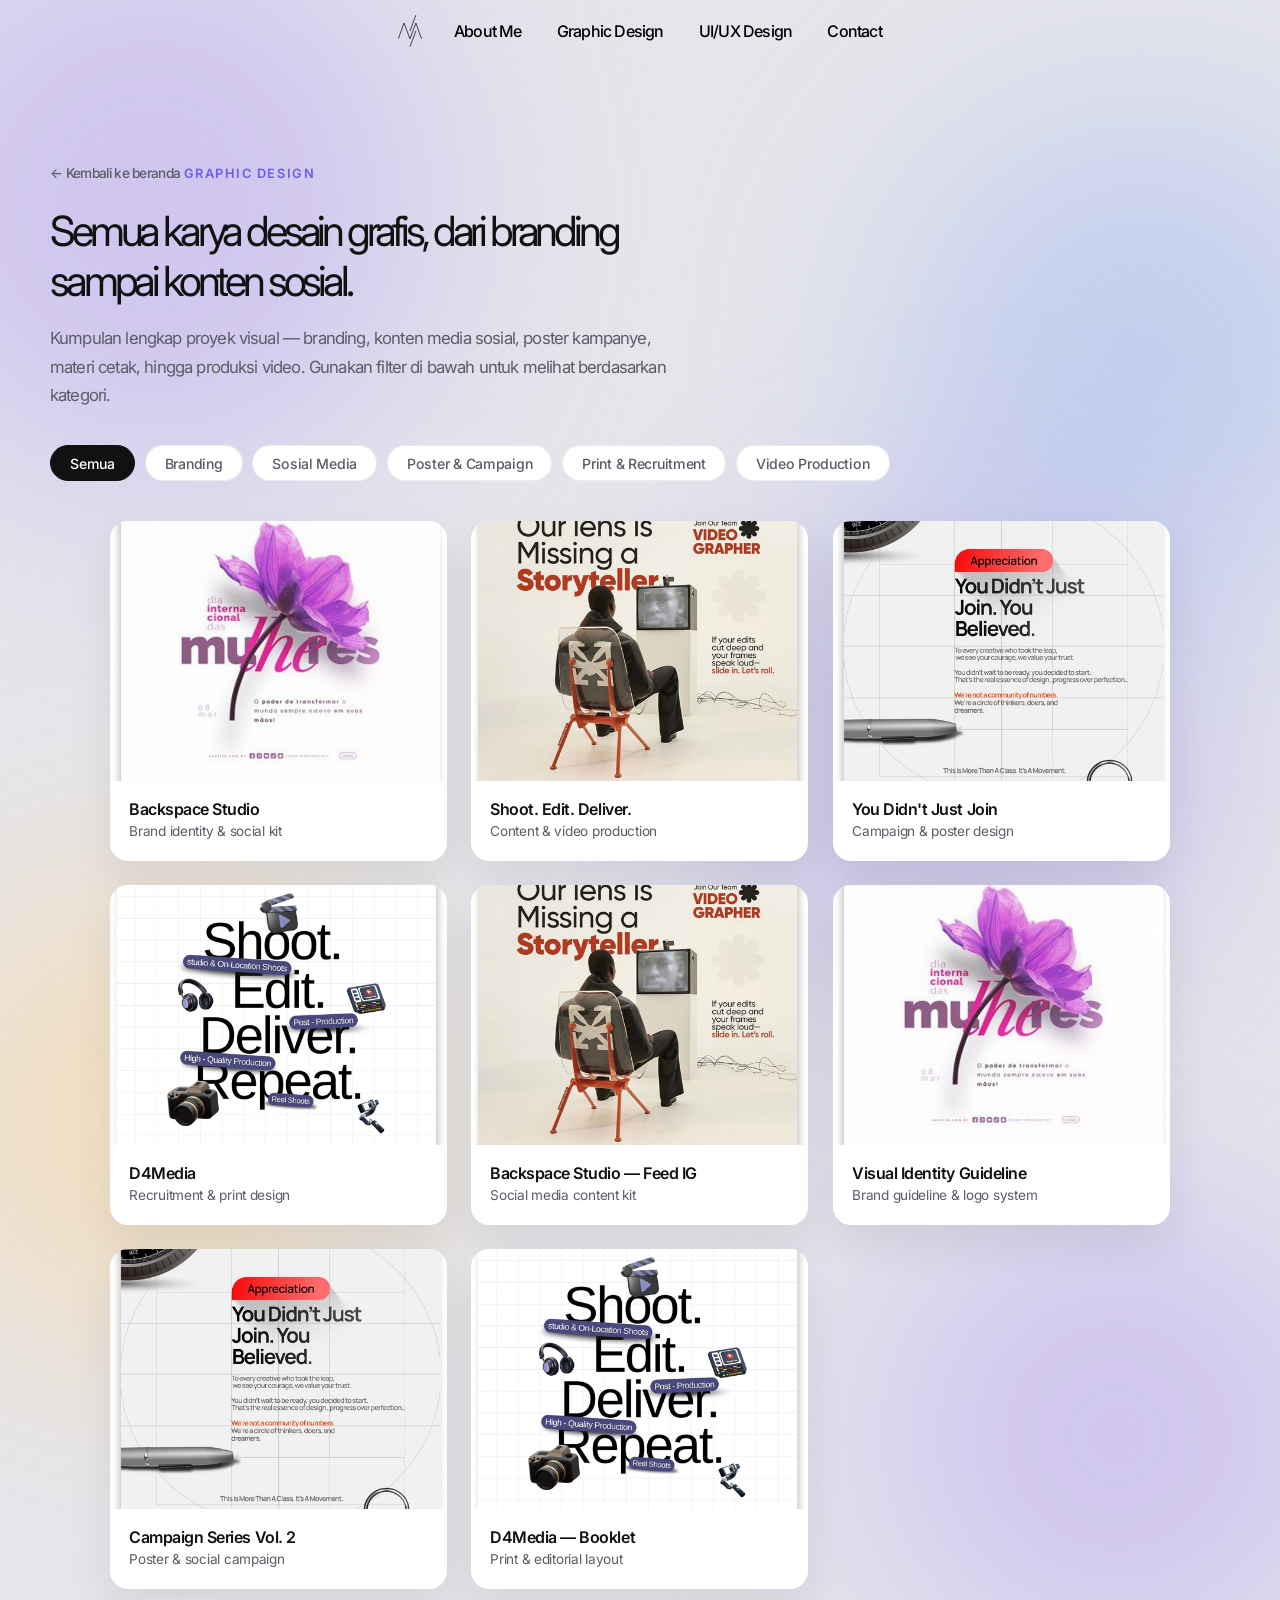
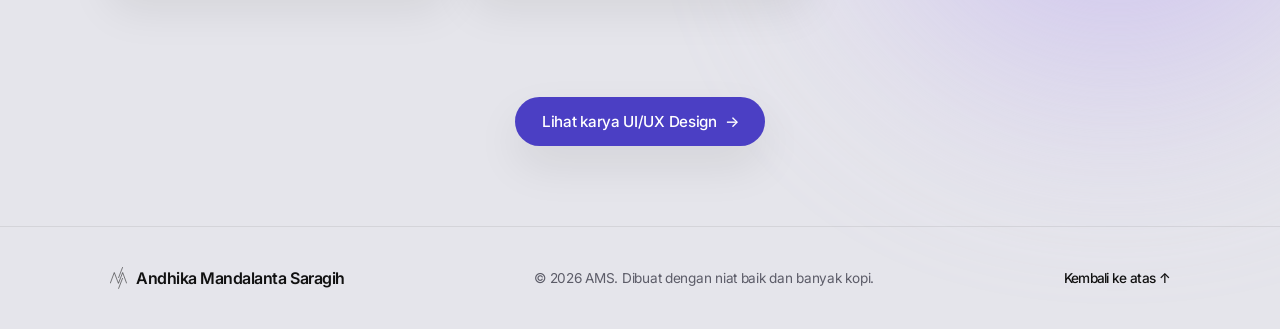
==== graphic-design.html @ 62e74617 "update portofolio" ====
<!doctype html>
<html lang="id">
  <head>
    <meta charset="UTF-8" />
    <meta name="viewport" content="width=device-width, initial-scale=1.0" />
    <title>Graphic Design — Portofolio Andhika</title>

    <link rel="icon" href="assets/logo.svg" type="image/svg+xml" />

    <link rel="stylesheet" href="style.css" />
    <link rel="preconnect" href="https://fonts.googleapis.com" />
    <link rel="preconnect" href="https://fonts.gstatic.com" crossorigin />
    <link
      href="https://fonts.googleapis.com/css2?family=Inter:wght@400;500;600;700;800&display=swap"
      rel="stylesheet"
    />
  </head>
  <body>
    <!-- Background blob sama seperti landing page, supaya konsisten -->
    <div class="site-bg-blobs" aria-hidden="true">
      <span class="blob blob-1"></span>
      <span class="blob blob-2"></span>
      <span class="blob blob-3"></span>
      <span class="blob blob-4"></span>
      <span class="blob blob-5"></span>
    </div>

    <!-- NAVBAR -->
    <header class="navbar gallery-navbar">
      <div class="logo">
        <a href="index.html"><img src="assets/logo.svg" alt="Logo M" /></a>
      </div>
      <nav class="nav-links">
        <a href="index.html#about">About Me</a>
        <a href="graphic-design.html">Graphic Design</a>
        <a href="uiux-design.html">UI/UX Design</a>
        <a href="index.html#contact">Contact</a>
      </nav>
      <button
        class="nav-toggle"
        id="navToggle"
        aria-label="Buka menu"
        aria-expanded="false"
      >
        <span></span><span></span><span></span>
      </button>
    </header>

    <div class="page-content">
      <!-- HEADER HALAMAN -->
      <section class="gallery-hero section-inner">
        <a href="index.html#graphic-design" class="back-link"
          >&larr; Kembali ke beranda</a
        >
        <span class="eyebrow">Graphic Design</span>
        <h1>Semua karya desain grafis, dari branding sampai konten sosial.</h1>
        <p class="body-text section-desc">
          Kumpulan lengkap proyek visual — branding, konten media sosial,
          poster kampanye, materi cetak, hingga produksi video. Gunakan filter
          di bawah untuk melihat berdasarkan kategori.
        </p>

        <div class="filter-bar" id="filterBar">
          <button class="filter-btn is-active" data-filter="all">
            Semua
          </button>
          <button class="filter-btn" data-filter="branding">Branding</button>
          <button class="filter-btn" data-filter="social">
            Sosial Media
          </button>
          <button class="filter-btn" data-filter="campaign">
            Poster &amp; Campaign
          </button>
          <button class="filter-btn" data-filter="print">
            Print &amp; Recruitment
          </button>
          <button class="filter-btn" data-filter="video">
            Video Production
          </button>
        </div>
      </section>

      <!-- GRID GALLERY -->
      <section class="section gallery-section">
        <div class="section-inner">
          <div class="gd-grid gd-grid-full" id="galleryGrid">
            <!-- NOTE: 4 gambar (kartu1-4.png) dipakai berulang sebagai placeholder
                 supaya grid terlihat penuh. Ganti src & judul di bawah dengan
                 karya asli Andhika satu per satu. -->

            <article class="gd-card gallery-card reveal" data-category="branding social">
              <img src="assets/kartu1.png" alt="Studi kasus Backspace Studio" />
              <div class="gd-caption">
                <h3>Backspace Studio</h3>
                <p>Brand identity &amp; social kit</p>
              </div>
            </article>

            <article
              class="gd-card gallery-card reveal reveal-delay-1"
              data-category="video"
            >
              <img src="assets/kartu2.png" alt="Konten video produksi" />
              <div class="gd-caption">
                <h3>Shoot. Edit. Deliver.</h3>
                <p>Content &amp; video production</p>
              </div>
            </article>

            <article
              class="gd-card gallery-card reveal reveal-delay-2"
              data-category="campaign"
            >
              <img src="assets/kartu3.png" alt="Kampanye komunitas kreatif" />
              <div class="gd-caption">
                <h3>You Didn't Just Join</h3>
                <p>Campaign &amp; poster design</p>
              </div>
            </article>

            <article
              class="gd-card gallery-card reveal reveal-delay-3"
              data-category="print"
            >
              <img src="assets/kartu4.png" alt="Materi rekrutmen D4Media" />
              <div class="gd-caption">
                <h3>D4Media</h3>
                <p>Recruitment &amp; print design</p>
              </div>
            </article>

            <article class="gd-card gallery-card reveal" data-category="social">
              <img src="assets/kartu2.png" alt="Konten feed Instagram Backspace Studio" />
              <div class="gd-caption">
                <h3>Backspace Studio — Feed IG</h3>
                <p>Social media content kit</p>
              </div>
            </article>

            <article
              class="gd-card gallery-card reveal reveal-delay-1"
              data-category="branding"
            >
              <img src="assets/kartu1.png" alt="Panduan identitas visual" />
              <div class="gd-caption">
                <h3>Visual Identity Guideline</h3>
                <p>Brand guideline &amp; logo system</p>
              </div>
            </article>

            <article
              class="gd-card gallery-card reveal reveal-delay-2"
              data-category="campaign"
            >
              <img src="assets/kartu3.png" alt="Seri poster kampanye lanjutan" />
              <div class="gd-caption">
                <h3>Campaign Series Vol. 2</h3>
                <p>Poster &amp; social campaign</p>
              </div>
            </article>

            <article
              class="gd-card gallery-card reveal reveal-delay-3"
              data-category="print"
            >
              <img src="assets/kartu4.png" alt="Booklet dan materi cetak" />
              <div class="gd-caption">
                <h3>D4Media — Booklet</h3>
                <p>Print &amp; editorial layout</p>
              </div>
            </article>
          </div>

          <p class="gallery-empty" id="galleryEmpty">
            Belum ada karya untuk kategori ini.
          </p>
        </div>
      </section>

      <!-- CTA balik ke halaman UI/UX -->
      <section class="section gallery-footer-nav">
        <div class="section-inner">
          <div class="section-cta-row">
            <a href="uiux-design.html" class="btn-view-all"
              >Lihat karya UI/UX Design <span class="arrow">&rarr;</span></a
            >
          </div>
        </div>
      </section>

      <footer class="site-footer reveal">
        <div class="section-inner footer-inner">
          <div class="logo footer-logo">
            <img src="assets/logo.svg" alt="Logo M" />
            <span>Andhika Mandalanta Saragih</span>
          </div>
          <p>&copy; 2026 AMS. Dibuat dengan niat baik dan banyak kopi.</p>
          <a href="#" class="back-to-top">Kembali ke atas &uarr;</a>
        </div>
      </footer>
    </div>

    <script>
      // Toggle menu mobile
      const navToggle = document.getElementById("navToggle");
      const navLinks = document.querySelector(".nav-links");
      if (navToggle && navLinks) {
        navToggle.addEventListener("click", () => {
          const isOpen = navLinks.classList.toggle("is-open");
          navToggle.classList.toggle("is-open", isOpen);
          navToggle.setAttribute("aria-expanded", isOpen ? "true" : "false");
        });
        navLinks.querySelectorAll("a").forEach((link) => {
          link.addEventListener("click", () => {
            navLinks.classList.remove("is-open");
            navToggle.classList.remove("is-open");
            navToggle.setAttribute("aria-expanded", "false");
          });
        });
      }

      // Reveal animation saat scroll
      const prefersReducedMotion = window.matchMedia(
        "(prefers-reduced-motion: reduce)",
      ).matches;
      const revealEls = document.querySelectorAll(
        ".reveal, .reveal-left, .reveal-right, .reveal-scale",
      );
      if (!prefersReducedMotion && "IntersectionObserver" in window) {
        const observer = new IntersectionObserver(
          (entries) => {
            entries.forEach((entry) => {
              entry.target.classList.toggle("is-visible", entry.isIntersecting);
            });
          },
          { threshold: 0.1 },
        );
        revealEls.forEach((el) => observer.observe(el));
      } else {
        revealEls.forEach((el) => el.classList.add("is-visible"));
      }

      // Filter kategori
      const filterBar = document.getElementById("filterBar");
      const galleryCards = document.querySelectorAll(".gallery-card");
      const galleryEmpty = document.getElementById("galleryEmpty");

      if (filterBar) {
        filterBar.addEventListener("click", (e) => {
          const btn = e.target.closest(".filter-btn");
          if (!btn) return;

          filterBar
            .querySelectorAll(".filter-btn")
            .forEach((b) => b.classList.remove("is-active"));
          btn.classList.add("is-active");

          const filter = btn.dataset.filter;
          let visibleCount = 0;

          galleryCards.forEach((card) => {
            const categories = card.dataset.category || "";
            const match = filter === "all" || categories.includes(filter);
            card.classList.toggle("is-hidden", !match);
            if (match) visibleCount++;
          });

          galleryEmpty.classList.toggle("is-active", visibleCount === 0);
        });
      }
    </script>
  </body>
</html>
---- style.css ----
/* --- Reset & Base Styles --- */
* {
  margin: 0;
  padding: 0;
  box-sizing: border-box;
  font-family: "Inter", sans-serif;
  letter-spacing: -0.05em; /* Disesuaikan agar porsinya tidak terlalu rapat merusak keterbacaan global */
}

html {
  scroll-behavior: smooth;
}

body {
  background-color: #e5e5eb;
  min-height: 100vh;
  overflow-x: hidden;
  position: relative;
}

/* ==========================================================================
   LAYER BLOB GRADASI (background hidup, mengalir dari navbar sampai footer)
   Fixed di belakang seluruh halaman, warnanya dari palet yang sudah ada:
   ungu #cabdf0, biru #b9c8ef, oren #f5ddb8, aksen #6c5ce7.
   ========================================================================== */
.site-bg-blobs {
  position: absolute; /* dulu 'fixed' (nempel ke viewport) -> 'absolute' (ikut tinggi seluruh dokumen) */
  inset: 0;
  z-index: 0;
  overflow: hidden;
  pointer-events: none;
}

.blob {
  position: absolute;
  border-radius: 50%;
  filter: blur(110px);
  opacity: 0.8;
}

.blob-1 {
  width: 560px;
  height: 560px;
  top: -4%;
  left: -10%;
  background: #cabdf0;
}
.blob-2 {
  width: 480px;
  height: 480px;
  top: 6%;
  right: -8%;
  background: #b9c8ef;
}
.blob-3 {
  width: 520px;
  height: 520px;
  top: 26%;
  left: 55%;
  background: #6c5ce7;
  opacity: 0.22;
}
.blob-4 {
  width: 500px;
  height: 500px;
  top: 45%;
  left: -8%;
  background: #f5ddb8;
}
.blob-5 {
  width: 480px;
  height: 480px;
  top: 62%;
  right: -6%;
  background: #cabdf0;
}
.blob-6 {
  width: 520px;
  height: 520px;
  top: 80%;
  left: 30%;
  background: #b9c8ef;
}
.blob-7 {
  width: 460px;
  height: 460px;
  top: 95%;
  right: -8%;
  background: #f5ddb8;
}

/* --- Hero Wrap (membungkus navbar + hero-stage, jadi anchor bg-tekstur.png) --- */
.hero-wrap {
  position: relative;
  padding-bottom: 70px; /* Bikin bg-tekstur.png memanjang sampai sebelum section About dimulai */
}

/* --- Hero Stage (panggung untuk layer 2-4) --- */
.hero-stage {
  position: relative;
  /* Gradasi lama dihapus supaya tidak "menembus" kartu berserakan yang transparan */
}

/* --- Navbar --- */
.navbar {
  display: flex;
  justify-content: center;
  align-items: center;
  padding: 15px 60px;
  position: relative;
  width: 100%;
  z-index: 100; /* Lapisan navigasi terdepan */
}

.logo img {
  height: 2em; /* Menggunakan em proporsional, jika 2.8em terlalu raksasa */
  width: auto;
  display: block;

  filter: invert(1) brightness(0.2);
}

/* --- Penyesuaian Menu Navigasi (Teks Menyala Putih + Garis Bawah) --- */
.nav-links a {
  text-decoration: none;
  color: #000; /* Kondisi awal biasa: warna hitam minimalis */
  margin-left: 2rem;
  font-weight: 500;
  position: relative; /* Menjadi jangkar posisi untuk garis bawah */
  display: inline-block;
  padding: 4px 0; /* Memberi sedikit ruang vertikal untuk jarak garis bawah */

  /* Transisi halus saat teks berubah warna dan menyala */
  transition:
    color 0.3s ease,
    text-shadow 0.3s ease,
    transform 0.2s ease;
}

/* Membuat Elemen Garis Bawah (Tersembunyi secara default) */
.nav-links a::after {
  content: "";
  position: absolute;
  width: 100%;
  height: 2px; /* Ketebalan garis bawah */
  bottom: 0; /* Menempel di batas bawah teks */
  left: 0;
  background-color: #fff; /* Warna garis bawah putih */

  /* Kondisi awal garis bawah: menciut di tengah dan transparan */
  transform: scaleX(0);
  transform-origin: center;
  opacity: 0;

  /* Efek transisi halus saat garis memanjang keluar */
  transition:
    transform 0.3s ease,
    opacity 0.3s ease;
}

/* --- EFEK HOVER: NYALA PUTIH & GARIS BAWAH MUNCUL --- */
.nav-links a:hover {
  color: #fff; /* Teks berubah menjadi warna putih bersih */

  /* Efek Pendaran Cahaya Putih (Text Glow) agar teks putihnya menyala terang */
  text-shadow:
    0 0 8px rgba(255, 255, 255, 0.9),
    0 0 15px rgba(255, 255, 255, 0.6),
    0 0 25px rgba(108, 92, 231, 0.3); /* Sentuhan pendaran ungu tipis di layer paling belakang */

  transform: translateY(-1px); /* Sedikit naik tipis agar terasa interaktif */
}

/* Garis bawah otomatis memanjang dari tengah dan menyala saat di-hover */
.nav-links a:hover::after {
  transform: scaleX(1); /* Melebar penuh 100% mengikuti lebar teks */
  opacity: 1;

  /* Memberikan efek glow yang sama pada garis bawahnya */
  box-shadow: 0 0 8px rgba(255, 255, 255, 0.9);
}

/* --- LAYER 2: Bingkai Kaca (Glass) di atas gradasi hero-stage --- */
.hero-container {
  position: relative; /* Jadi positioning context untuk semua layer di dalamnya */
  /* Ganti height ke 80vh agar tidak terlalu memanjang ke bawah di layar vertikal */
  height: 90vh;
  min-height: 500px;
  margin: 0 60px 40px 60px; /* Jarak tetap aman */
  border-radius: 2em; /* Border radius rata di keempat sisi */
  z-index: 2; /*[cite: 2] */
  overflow: hidden; /*[cite: 2] */
  isolation: isolate; /* Membentuk stacking context sendiri agar z-index layer internal tidak bentrok dengan foreground-content */

  /* Efek kaca buram: membiaskan gradasi warna dari .hero-stage di belakangnya */
  background: rgba(255, 255, 255, 0.16);
  backdrop-filter: blur(34px) saturate(160%);
  -webkit-backdrop-filter: blur(34px) saturate(160%);
  border: 1px solid rgba(255, 255, 255, 0.35);

  box-shadow:
    0 4px 10px rgba(0, 0, 0, 0.2),
    0 15px 30px rgba(0, 0, 0, 0.2),
    0 30px 60px rgba(0, 0, 0, 0.2); /*[cite: 2] */
}

/* --- LAYER 1: Texture paling belakang, mengisi seluruh panggung hero-stage --- */
.hero-bg-texture {
  position: absolute;
  inset: 0;
  z-index: 0;
  pointer-events: none;
}

.hero-bg-texture img {
  width: 100%;
  height: 92%;
  object-fit: cover;
  display: block;

  /* Efek fade-out: makin ke bawah makin transparan/hilang */
  -webkit-mask-image: linear-gradient(
    to bottom,
    rgba(0, 0, 0, 1) 0%,
    rgba(0, 0, 0, 1) 55%,
    rgba(0, 0, 0, 0) 100%
  );
  mask-image: linear-gradient(
    to bottom,
    rgba(0, 0, 0, 1) 0%,
    rgba(0, 0, 0, 1) 55%,
    rgba(0, 0, 0, 0) 100%
  );
}

/* --- LAYER 1b: Kartu berserakan (hiasan) di BELAKANG bingkai kaca, di level hero-stage
     supaya bisa bocor ke pinggir (tidak di-clip oleh overflow:hidden milik hero-container) --- */
.hero-scatter-cards {
  position: absolute;
  inset: 0;
  z-index: 1; /* di bawah .hero-container (z-index: 2) */
  opacity: 0.5;
  filter: blur(1px);
  pointer-events: none;
}

.scatter-card {
  position: absolute;
  width: 260px;
  border-radius: 12px;
  display: block;
  box-shadow: 0 10px 30px rgba(0, 0, 0, 0.12);
}

/* Diposisikan pas di sudut/pinggir hero-stage, sengaja bleed keluar sampai
   nempel/melewati tepi layar seperti pada desain awal */
.scatter-1 {
  top: -40px;
  left: -90px;
  transform: scaleX(-1) rotate(-14deg);
}
.scatter-2 {
  top: -30px;
  right: -100px;
  transform: scaleX(-1) rotate(16deg);
}
.scatter-3 {
  bottom: 20px;
  left: -80px;
  transform: scaleX(-1) rotate(10deg);
}
.scatter-4 {
  bottom: 10px;
  right: -90px;
  transform: scaleX(-1) rotate(-12deg);
}

/* --- LAYER 2a: hero-bg.jpg, full cover mengisi seluruh hero-container --- */
.hero-bg-square {
  position: absolute;
  inset: 0;
  width: 100%;
  height: 100%;
  z-index: 0;
  opacity: 0.5; /* di dalam stacking context hero-container: paling belakang */
}

.hero-bg-square img {
  width: 100%;
  height: 100%;
  object-fit: cover;
  display: block;
}

/* --- LAYER 2b: Kontainer Karakter Utama --- */
.character-wrapper {
  position: absolute;
  bottom: 0px; /* Menempel pas di batas bawah hero-container */
  left: 50%;
  transform: translateX(-50%);
  width: 100%;
  height: 100%; /* Mengikuti tinggi hero-container (parent-nya sekarang) */
  z-index: 3;
  pointer-events: none;
}

/* Pengaturan Gambar Ilustrasi Karakter Utama */
.main-char {
  position: absolute;
  bottom: 0; /* Mengunci kaki karakter di batas bawah yang sama */
  left: 50%;
  transform: translateX(-50%);
  max-height: 95%; /* Dibuat sedikit lebih kecil atau sama agar proporsinya pas di dalam bingkai */
  width: auto; /*[cite: 4] */
  object-fit: contain; /*[cite: 4] */
  display: block; /*[cite: 4] */
  z-index: 1; /* Berada di atas gradasi & dekorasi hero-container */
}

/* --- LAYER 2e: Gradasi oren-ungu, paling atas di dalam hero-container --- */
.hero-gradient-overlay {
  position: absolute;
  inset: 0;
  z-index: 4;
  pointer-events: none;
}

.hero-gradient-overlay img {
  width: 100%;
  height: 100%;
  object-fit: cover;
  display: block;
}

/* --- LAYER 4: Hamparan Konten Depan (Melayang Bebas di Atas Karakter) --- */
.foreground-content {
  position: absolute;
  top: 0px; /* Dimulai di bawah area navbar */
  left: 0;
  width: 100%;
  height: 90vh; /* Disamakan persis dengan tinggi .hero-container agar kartu tidak meluber ke section berikutnya */
  min-height: 500px;
  z-index: 4; /* Berada di atas layer karakter (z-index: 3) secara mutlak */
  pointer-events: none; /* Melewatkan sensor kursor pada area kosong pembungkus */
}

/* Mengaktifkan kembali fungsi sensor mouse khusus untuk area kartu dan teks tulisan */
.cards-wrapper,
.intro-wrapper {
  pointer-events: auto;
}

/* --- SISI KIRI: Tumpukan Kartu Karya --- */
.cards-wrapper {
  position: absolute;
  left: 260px; /* Jarak melayang bebas di sisi kiri */
  top: 50%; /* Disamakan dengan intro-wrapper agar garis tengahnya sejajar */
  transform: translateY(-50%);
  width: 210px;
  height: 450px;
}

.card {
  position: absolute;
  width: 210px;
  border-radius: 12px;
  overflow: hidden;
  box-shadow: 0 10px 30px rgba(0, 0, 0, 0.15);
  cursor: pointer;
  transition:
    transform 0.4s cubic-bezier(0.25, 1, 0.5, 1),
    z-index 0s,
    box-shadow 0.4s;
}

.card img {
  width: 100%;
  height: auto;
  display: block;
}

/* Kita renggangkan jarak top agar kartu menyebar lebih proporsional ke atas dan bawah */
.card-1 {
  transform: rotate(-10deg);
  top: -58px;
  left: -9px;
  z-index: 4;
}
.card-2 {
  transform: rotate(6deg);
  top: 16px;
  left: 62px;
  z-index: 3;
}
.card-3 {
  transform: rotate(-5deg);
  top: 152px;
  left: -35px;
  z-index: 2;
}
.card-4 {
  transform: rotate(12deg);
  top: 263px;
  left: 39px;
  z-index: 1;
}

/* LOGIKA HOVER: Meluruskan posisi, menaikkan layer, membesarkan ukuran + BAYANGAN REALISTIS */
.card:hover {
  transform: rotate(0deg) scale(1.08);
  z-index: 99 !important; /* Memaksa kartu naik ke paling atas */

  /* 
       EFEK BAYANGAN REALISTIS (Multiple Layers Box-Shadow):
       - Layer 1 (Paling atas): Bayangan tipis, agak tajam dekat objek sebagai pembatas.
       - Layer 2 (Tengah): Bayangan medium yang mulai menyebar ke bawah.
       - Layer 3 (Paling bawah): Bayangan sangat lembut, transparan, dan menyebar luas untuk memberikan efek melayang tinggi.
    */
  box-shadow:
    0 4px 10px rgba(0, 0, 0, 0.08),
    0 20px 40px rgba(0, 0, 0, 0.4),
    0 30px 60px rgba(0, 0, 0, 0.18);
}

/* --- SISI KANAN: Teks Intro & CTA --- */
.intro-wrapper {
  position: absolute;
  right: 100px; /* Jarak melayang bebas di sisi kanan */
  top: 50%; /* Disamakan dengan cards-wrapper agar garis tengahnya sejajar */
  transform: translateY(-50%);
  width: 30%;
}

.intro-wrapper h1 {
  font-size: 2.6rem;
  font-weight: 400;
  line-height: 1.25;
  color: #111;
  margin-bottom: 1.5rem;
  letter-spacing: -0.1em; /* Mengunci letter spacing -10% sesuai desain Figma */
}

/* --- ANIMASI STABILO BERSAMAAN DAN LEBIH LAMBAT --- */

.highlight {
  padding: 0 6px;
  border-radius: 4px;
  display: inline-block;

  /* Menggunakan linear-gradient sebagai background cair yang bisa dimanipulasi */
  background-repeat: no-repeat;
  background-size: 0% 100%; /* Kondisi awal: 0% tersembunyi di kiri */
  background-position: left center; /* Memastikan sapuan awal dimulai dari KIRI ke KANAN */

  /* Menghubungkan ke satu nama animasi yang sama agar gerakannya sinkron bersisian */
  animation-name: highlight-together-flow;
  animation-duration: 4s;
  animation-iteration-count: infinite;
  animation-timing-function: cubic-bezier(0.25, 1, 0.5, 1);
}

/* Mengembalikan pengaturan warna murni tanpa dipisah timelimenya */
.highlight.uiux {
  background-image: linear-gradient(#a4c4f7, #a4c4f7); /* Biru pastel */
}

.highlight.graphic {
  background-image: linear-gradient(#f7e0ae, #f7e0ae); /* Kuning pastel */
}

/* --- LOGIKA TIMING SINKRON (TOTAL 4 DETIK) --- */
@keyframes highlight-together-flow {
  0% {
    background-size: 0% 100%;
    background-position: left center;
  }
  /* Gerakan menyapu dibuat sedikit lebih lambat (mencapai 100% pada 18% durasi, sekitar 0.7 detik) */
  18% {
    background-size: 100% 100%;
    background-position: left center;
  }
  /* Menahan efek stabilo menyala penuh agar audiens nyaman membaca */
  55% {
    background-size: 100% 100%;
    background-position: left center;
  }
  /* Menghilang bersamaan, menyapu gulung keluar ke arah KANAN */
  65% {
    background-size: 0% 100%;
    background-position: right center;
  }
  /* Sisa durasi (65% hingga 100%) digunakan untuk jeda diam/polos sebelum loop 4 detik berikutnya aktif */
  100% {
    background-size: 0% 100%;
    background-position: right center;
  }
}

.sub-text {
  font-size: 1.2rem;
  color: #ffffff;
  margin-bottom: 2rem;
}

.btn-talk {
  display: inline-block;
  padding: 1rem 1rem;
  background-color: #ffffffb5;
  backdrop-filter: blur(8px);
  border: 1px solid #ddd;
  border-radius: 50px;
  font-size: 1.1rem;
  color: #000;
  text-decoration: none;
  font-weight: 500;
  box-shadow: 0 6px 15px rgba(0, 0, 0, 0.08);
  transition: all 0.3s ease;

  /* --- HUBUNGKAN KE ANIMASI LOOPING GLOW --- */
  /* Berdurasi 3 detik, berulang terus (infinite), melambat di ujung (ease-in-out) */
  animation: button-glow-pulse 3s infinite ease-in-out;
}

/* --- LOGIKA EFEK HOVER KETIKA KURSOR DATANG --- */
.btn-talk:hover {
  background-color: #000;
  color: #fff;
  transform: translateY(-2px);

  /* 
       Trik Kunci: Mengganti animasi pulsing otomatis dengan bayangan hover yang solid 
       dan lebih tegas saat disentuh kursor 
    */
  animation: none;
  box-shadow:
    0 10px 25px rgba(0, 0, 0, 0.25),
    0 0 20px rgba(108, 92, 231, 0.4);
}

/* --- TIMELINE ANIMASI PULSING GLOW (SAAT DIAM) --- */
@keyframes button-glow-pulse {
  0% {
    box-shadow:
      0 6px 15px rgba(0, 0, 0, 0.08),
      0 0 0px rgba(108, 92, 231, 0);
    background-color: #ffffffb5;
  }
  /* Di pertengahan (detik ke 1.5), warna dasar sedikit lebih cerah dan memancarkan pendaran cahaya */
  50% {
    box-shadow:
      0 6px 20px rgba(0, 0, 0, 0.05),
      0 0 20px rgba(108, 92, 231, 0.4),
      /* Pendaran ungu luar melayang lembut */ 0 0 40px rgba(255, 255, 255, 0.6); /* Pendaran putih terang */
    background-color: #ffffffdf; /* Warna putih dasarnya mengental menyala */
  }
  100% {
    box-shadow:
      0 6px 15px rgba(0, 0, 0, 0.08),
      0 0 0px rgba(108, 92, 231, 0);
    background-color: #ffffffb5;
  }
}

/* ==========================================================================
   DESIGN TOKENS (dipakai oleh section-section baru di bawah hero)
   ========================================================================== */
:root {
  --ink: #111111;
  --muted: #5c5c68;
  --bg-page: #e5e5eb;
  --surface: #ffffff;
  --surface-soft: #ffffffb5;
  --accent: #6c5ce7;
  --accent-dark: #4b3fc4;
  --highlight-blue: #c4d7f5;
  --highlight-yellow: #f7e7c4;
  --border-soft: rgba(17, 17, 17, 0.08);
  --shadow-soft: 0 20px 45px rgba(17, 17, 17, 0.08);
}

/* ==========================================================================
   NAV TOGGLE (Hamburger untuk Mobile)
   ========================================================================== */
.nav-toggle {
  display: none;
  position: absolute;
  right: 24px;
  top: 50%;
  transform: translateY(-50%);
  width: 40px;
  height: 40px;
  background: none;
  border: none;
  cursor: pointer;
  z-index: 200;
  flex-direction: column;
  align-items: center;
  justify-content: center;
  gap: 5px;
}

.nav-toggle span {
  display: block;
  width: 22px;
  height: 2px;
  background-color: #111;
  border-radius: 2px;
  transition:
    transform 0.3s ease,
    opacity 0.3s ease;
}

.nav-toggle.is-open span:nth-child(1) {
  transform: translateY(7px) rotate(45deg);
}
.nav-toggle.is-open span:nth-child(2) {
  opacity: 0;
}
.nav-toggle.is-open span:nth-child(3) {
  transform: translateY(-7px) rotate(-45deg);
}

/* ==========================================================================
   KONTEN DI BAWAH HERO — Struktur Umum Section
   ========================================================================== */
.page-content {
  position: relative;
  z-index: 5;
  background-color: transparent;
}

.section {
  padding: 68px 0;
}

.section-inner {
  max-width: 1180px;
  margin: 0 auto;
  padding: 0 60px;
}

.eyebrow {
  display: inline-block;
  font-size: 0.8rem;
  font-weight: 600;
  letter-spacing: 0.12em;
  text-transform: uppercase;
  color: var(--accent);
  margin-bottom: 1rem;
}

.section-heading h2,
.about-copy h2,
.contact-section h2 {
  font-size: 2.4rem;
  font-weight: 400;
  line-height: 1.25;
  letter-spacing: -0.1em;
  color: var(--ink);
  max-width: 540px;
}

.body-text {
  font-size: 1.05rem;
  line-height: 1.7;
  color: var(--muted);
  letter-spacing: -0.05em;
  max-width: 560px;
  margin-top: 1.1rem;
}

.section-desc {
  max-width: 620px;
}

/* ==========================================================================
   HERO ENTRANCE ANIMATION
   Beda dari .reveal biasa karena beberapa elemen hero (karakter, tumpukan
   kartu) sudah punya transform sendiri untuk positioning (translate/rotate),
   jadi transform awal & akhirnya ditulis manual per elemen supaya posisi
   aslinya tidak rusak.
   ========================================================================== */
.hero-anim {
  opacity: 0;
  transition:
    opacity 1.2s cubic-bezier(0.16, 1, 0.3, 1),
    transform 1.2s cubic-bezier(0.16, 1, 0.3, 1);
  transition-delay: var(--reveal-delay, 0s);
}

.hero-anim-navbar {
  transform: translateY(-24px);
}

.hero-anim-scatter {
  /* opacity akhir dikunci ke 0.5 sesuai desain asli, bukan 1 */
}

.hero-anim-char {
  transform: translateX(-50%) translateY(60px);
}

.hero-anim-cards {
  transform: translateY(-50%) translateX(-60px);
}

.hero-anim.is-visible {
  opacity: 1;
  transform: translateY(0);
}

.hero-anim-scatter.is-visible {
  opacity: 0.5;
}

.hero-anim-char.is-visible {
  transform: translateX(-50%) translateY(0);
}

.hero-anim-cards.is-visible {
  transform: translateY(-50%) translateX(0);
}
.reveal,
.reveal-left,
.reveal-right,
.reveal-scale {
  opacity: 0;
  transform: translateY(32px);
  transition:
    opacity 1.4s cubic-bezier(0.16, 1, 0.3, 1),
    transform 1.4s cubic-bezier(0.16, 1, 0.3, 1);
  transition-delay: var(--reveal-delay, 0s);
  will-change: opacity, transform;
}

.reveal-left {
  transform: translate(-56px, 0);
}

.reveal-right {
  transform: translate(56px, 0);
}

.reveal-scale {
  transform: scale(0.92);
}

.reveal.is-visible,
.reveal-left.is-visible,
.reveal-right.is-visible,
.reveal-scale.is-visible {
  opacity: 1;
  transform: translate(0, 0) scale(1);
}

/* Stagger halus untuk elemen di dalam grid/kartu */
.reveal-delay-1 {
  --reveal-delay: 0.18s;
}
.reveal-delay-2 {
  --reveal-delay: 0.36s;
}
.reveal-delay-3 {
  --reveal-delay: 0.54s;
}
.reveal-delay-4 {
  --reveal-delay: 0.72s;
}

/* ==========================================================================
   ABOUT SECTION
   ========================================================================== */
.about-grid {
  display: grid;
  grid-template-columns: 1.2fr 1fr;
  gap: 4rem;
  align-items: center;
}

.tool-tags {
  display: flex;
  flex-wrap: wrap;
  gap: 0.6rem;
  margin-top: 1.8rem;
}

.tool-tags span {
  display: inline-flex;
  align-items: center;
  gap: 0.4rem;
  font-size: 0.85rem;
  font-weight: 500;
  letter-spacing: -0.02em;
  padding: 0.5rem 1rem;
  background-color: var(--surface);
  border: 1px solid var(--border-soft);
  border-radius: 100px;
  color: var(--ink);
}

.about-stats {
  display: grid;
  grid-template-columns: 1fr 1fr;
  gap: 1.2rem;
}

.stat-card {
  background-color: var(--surface);
  border: 1px solid var(--border-soft);
  border-radius: 20px;
  padding: 1.8rem 1.5rem;
  display: flex;
  flex-direction: column;
  gap: 0.4rem;
  box-shadow: var(--shadow-soft);
  transition: transform 0.35s cubic-bezier(0.25, 1, 0.5, 1);
}

.stat-card:hover {
  transform: translateY(-6px);
}

.stat-card--accent {
  background-color: #4b3fc4;
  animation: color-cycle 8s ease-in-out infinite;
}

.stat-card--accent .stat-number,
.stat-card--accent .stat-label {
  color: #fff;
}

.stat-number {
  font-size: 2.1rem;
  font-weight: 600;
  letter-spacing: -0.05em;
  color: var(--ink);
}

.stat-label {
  font-size: 0.85rem;
  color: var(--muted);
  letter-spacing: -0.02em;
}

/* ==========================================================================
   GRAPHIC DESIGN SECTION
   ========================================================================== */
.section-heading {
  margin-bottom: 2.75rem;
}

.gd-grid {
  display: grid;
  grid-template-columns: repeat(4, 1fr);
  gap: 1.5rem;
}

.gd-card {
  position: relative;
  border-radius: 18px;
  overflow: hidden;
  background-color: var(--surface);
  box-shadow: var(--shadow-soft);
  cursor: pointer;
  transform: rotate(0deg);
  transition:
    transform 0.4s cubic-bezier(0.25, 1, 0.5, 1),
    box-shadow 0.4s ease;
}

.gd-card-1 {
  transform: rotate(-2deg);
}
.gd-card-2 {
  transform: rotate(1.5deg);
}
.gd-card-3 {
  transform: rotate(-1.5deg);
}
.gd-card-4 {
  transform: rotate(2deg);
}

.gd-card:hover {
  transform: rotate(0deg) translateY(-10px) scale(1.03);
  box-shadow: 0 25px 45px rgba(17, 17, 17, 0.18);
  z-index: 5;
}

.gd-card img {
  width: 100%;
  height: 260px;
  object-fit: cover;
  display: block;
}

.gd-caption {
  padding: 1.1rem 1.2rem 1.4rem;
}

.gd-caption h3 {
  font-size: 1rem;
  font-weight: 600;
  letter-spacing: -0.03em;
  color: var(--ink);
}

.gd-caption p {
  font-size: 0.85rem;
  color: var(--muted);
  margin-top: 0.25rem;
  letter-spacing: -0.02em;
}

/* ==========================================================================
   UI/UX SECTION — Browser mockup dibuat murni dengan CSS
   ========================================================================== */
.uiux-grid {
  display: grid;
  grid-template-columns: repeat(3, 1fr);
  gap: 1.8rem;
  align-items: start;
}

.uiux-card {
  background-color: var(--surface);
  border-radius: 20px;
  padding: 1.1rem;
  box-shadow: var(--shadow-soft);
  transition: transform 0.4s cubic-bezier(0.25, 1, 0.5, 1);
}

.uiux-card:hover {
  transform: translateY(-8px);
}

.uiux-thumb {
  border-radius: 12px;
  aspect-ratio: 4 / 3;
  background-color: #f3f3f7;
}

.uiux-thumb img {
  width: 100%;
  height: 100%;
  object-fit: cover;
  display: block;
  border-radius: 12px;
  box-shadow:
    0 1px 2px rgba(17, 17, 17, 0.07),
    0 8px 12px rgba(17, 17, 17, 0.08),
    0 28px 44px rgba(17, 17, 17, 0.16);
  transition:
    box-shadow 0.4s cubic-bezier(0.25, 1, 0.5, 1),
    transform 0.4s cubic-bezier(0.25, 1, 0.5, 1);
}

.uiux-card:hover .uiux-thumb img {
  transform: translateY(-4px);
  box-shadow:
    0 2px 3px rgba(17, 17, 17, 0.08),
    0 12px 18px rgba(17, 17, 17, 0.1),
    0 36px 56px rgba(17, 17, 17, 0.2);
}

.uiux-caption {
  padding: 1.2rem 0.4rem 0.4rem;
}

.uiux-caption h3 {
  font-size: 1.05rem;
  font-weight: 600;
  letter-spacing: -0.03em;
  color: var(--ink);
}

.uiux-caption p {
  font-size: 0.88rem;
  color: var(--muted);
  letter-spacing: -0.02em;
  margin-top: 0.35rem;
  line-height: 1.5;
}

.uiux-caption p.desc-clamp {
  overflow: hidden;
  max-height: 2.65rem; /* ~2 baris pada font-size 0.88rem / line-height 1.5 */
  transition: max-height 0.4s cubic-bezier(0.25, 1, 0.5, 1);
}

.desc-toggle {
  display: inline-block;
  margin-top: 0.5rem;
  padding: 0;
  border: none;
  background: none;
  font-size: 0.82rem;
  font-weight: 500;
  letter-spacing: -0.01em;
  color: #b0b0ba;
  cursor: pointer;
  text-decoration: underline;
  text-underline-offset: 2px;
  transition: color 0.2s ease;
}

.desc-toggle:hover {
  color: var(--muted);
}

.tag-row {
  display: flex;
  gap: 0.5rem;
  margin-top: 0.9rem;
}

.tag-row span {
  font-size: 0.75rem;
  font-weight: 500;
  padding: 0.3rem 0.7rem;
  border-radius: 100px;
  background-color: #f0f0f6;
  color: var(--muted);
  letter-spacing: -0.02em;
}

/* ==========================================================================
   CTA "LIHAT SEMUA KARYA" — dipakai di section Graphic Design & UI/UX landing
   ========================================================================== */
.section-cta-row {
  margin-top: 2.5rem;
  display: flex;
  justify-content: center;
}

.btn-view-all {
  display: inline-flex;
  align-items: center;
  gap: 0.5rem;
  padding: 0.85rem 1.6rem;
  border-radius: 100px;
  border: 1px solid transparent;
  background-color: #4b3fc4;
  animation: color-cycle 8s ease-in-out infinite;
  color: #fff;
  font-weight: 500;
  font-size: 0.95rem;
  letter-spacing: -0.02em;
  text-decoration: none;
  box-shadow: var(--shadow-soft);
  transition:
    box-shadow 0.3s cubic-bezier(0.25, 1, 0.5, 1),
    transform 0.3s cubic-bezier(0.25, 1, 0.5, 1);
}

@keyframes color-cycle {
  0%,
  100% {
    background-color: #4b3fc4;
  }
  33% {
    background-color: #7c93c9;
  }
  66% {
    background-color: #c99a5b;
  }
}

.btn-view-all span.arrow {
  transition: transform 0.3s cubic-bezier(0.25, 1, 0.5, 1);
}

.btn-view-all:hover {
  transform: translateY(-3px);
  box-shadow: 0 20px 35px rgba(17, 17, 17, 0.2);
  animation-duration: 3s;
}

.btn-view-all:hover span.arrow {
  transform: translateX(4px);
}

/* ==========================================================================
   GALLERY PAGES (graphic-design.html & uiux-design.html)
   ========================================================================== */
.gallery-navbar {
  position: relative;
  z-index: 100;
}

.gallery-hero {
  position: relative;
  z-index: 5;
  padding: 100px 0 30px;
}

.back-link {
  display: inline-flex;
  align-items: center;
  gap: 0.4rem;
  font-size: 0.85rem;
  font-weight: 500;
  color: var(--muted);
  text-decoration: none;
  margin-bottom: 1.6rem;
  transition: color 0.2s ease;
}

.back-link:hover {
  color: var(--ink);
}

.gallery-hero h1 {
  font-size: 2.6rem;
  font-weight: 400;
  letter-spacing: -0.1em;
  line-height: 1.2;
  color: var(--ink);
  max-width: 680px;
}

.gallery-hero .body-text {
  max-width: 640px;
}

.filter-bar {
  display: flex;
  flex-wrap: wrap;
  gap: 0.6rem;
  margin: 2.2rem 0 0;
}

.filter-btn {
  padding: 0.55rem 1.2rem;
  border-radius: 100px;
  border: 1px solid var(--border-soft);
  background-color: var(--surface);
  color: var(--muted);
  font-size: 0.88rem;
  font-weight: 500;
  letter-spacing: -0.02em;
  cursor: pointer;
  transition: all 0.25s ease;
}

.filter-btn:hover {
  color: var(--ink);
  border-color: var(--accent);
}

.filter-btn.is-active {
  background-color: var(--ink);
  border-color: var(--ink);
  color: #fff;
}

.gallery-section {
  padding-top: 10px;
}

.gallery-empty {
  display: none;
  text-align: center;
  padding: 4rem 0;
  color: var(--muted);
  font-size: 0.95rem;
}

.gallery-empty.is-active {
  display: block;
}

/* Grid gallery penuh: gunakan struktur kartu yang sama (gd-card / uiux-card)
   tapi dibungkus grid 3 kolom supaya lega untuk banyak item */
.gd-grid-full {
  display: grid;
  grid-template-columns: repeat(3, 1fr);
  gap: 1.5rem;
}

.gallery-card {
  transition:
    opacity 0.3s ease,
    transform 0.3s ease;
}

.gallery-card.is-hidden {
  display: none;
}

.gallery-footer-nav {
  padding: 0px 0 80px;
}

/* ==========================================================================
   CONTACT SECTION
   ========================================================================== */
.contact-section {
  position: relative;
  overflow: hidden;
}

.contact-section::before {
  content: "";
  position: absolute;
  top: -120px;
  left: 50%;
  transform: translateX(-50%);
  width: 520px;
  height: 520px;
  background: radial-gradient(
    circle,
    rgba(108, 92, 231, 0.18),
    transparent 70%
  );
  pointer-events: none;
}

.contact-inner {
  text-align: center;
  display: flex;
  flex-direction: column;
  align-items: center;
  position: relative;
}

.contact-section h2 {
  max-width: 640px;
  margin: 0 auto;
}

.contact-section .body-text {
  margin-left: auto;
  margin-right: auto;
}

.btn-talk--lg {
  margin-top: 2.2rem;
  padding: 1.1rem 2rem;
  font-size: 1.15rem;
}

.social-row {
  display: flex;
  gap: 1rem;
  margin-top: 2.5rem;
  flex-wrap: wrap;
  justify-content: center;
}

.social-row a {
  display: inline-flex;
  align-items: center;
  gap: 0.5rem;
  font-size: 0.9rem;
  font-weight: 500;
  letter-spacing: -0.02em;
  color: var(--ink);
  text-decoration: none;
  padding: 0.6rem 1.2rem;
  border: 1px solid var(--border-soft);
  border-radius: 100px;
  background-color: var(--surface);
  transition: all 0.3s ease;
}

.tag-icon {
  width: 15px;
  height: 15px;
  flex-shrink: 0;
  color: currentColor;
}

.social-row a:hover {
  background-color: var(--ink);
  color: #fff;
  transform: translateY(-2px);
}

/* ==========================================================================
   FOOTER
   ========================================================================== */
.site-footer {
  border-top: 1px solid var(--border-soft);
  padding: 2.5rem 0;
}

.footer-inner {
  display: flex;
  align-items: center;
  justify-content: space-between;
  flex-wrap: wrap;
  gap: 1rem;
}

.footer-logo {
  display: flex;
  align-items: center;
  gap: 0.6rem;
}

.footer-logo img {
  height: 1.4em;
  filter: invert(1) brightness(0.2);
}

.footer-logo span {
  font-weight: 600;
  letter-spacing: -0.03em;
  color: var(--ink);
}

.site-footer p {
  font-size: 0.85rem;
  color: var(--muted);
  letter-spacing: -0.02em;
}

.back-to-top {
  font-size: 0.85rem;
  color: var(--ink);
  text-decoration: none;
  font-weight: 500;
}

/* ==========================================================================
   RESPONSIVE — TABLET (max-width: 1024px)
   ========================================================================== */
@media (max-width: 1024px) {
  .navbar {
    padding: 15px 30px;
  }
  .hero-container {
    margin: 0 30px 30px 30px;
  }
  .section-inner {
    padding: 0 30px;
  }

  .cards-wrapper {
    left: 40px;
    transform: translateY(-50%) scale(0.85);
  }
  .intro-wrapper {
    right: 40px;
    width: 42%;
  }
  .intro-wrapper h1 {
    font-size: 2.1rem;
  }

  .about-grid {
    grid-template-columns: 1fr;
    gap: 2.5rem;
  }
  .about-stats {
    grid-template-columns: 1fr 1fr;
  }

  .gd-grid {
    grid-template-columns: 1fr 1fr;
  }
  .uiux-grid {
    grid-template-columns: 1fr 1fr;
  }
  .gd-grid-full {
    grid-template-columns: 1fr 1fr;
  }
}

/* ==========================================================================
   PERBAIKAN TOTAL MOBILE LAYOUT (MENGIKUTI ALUR URUTAN KONTEN)
   ========================================================================== */
@media (max-width: 768px) {
  /* --- Navbar jadi hamburger --- */
  .navbar {
    justify-content: space-between;
    padding: 16px 24px;
  }

  .nav-toggle {
    display: flex;
  }

  .nav-links {
    position: absolute;
    top: calc(100% + 8px);
    left: 16px;
    right: 16px;
    display: flex;
    flex-direction: column;
    gap: 0.25rem;
    background-color: #fff;
    border-radius: 16px;
    padding: 10px;
    box-shadow: 0 20px 40px rgba(17, 17, 17, 0.15);
    opacity: 0;
    visibility: hidden;
    transform: translateY(-8px);
    transition:
      opacity 0.25s ease,
      transform 0.25s ease,
      visibility 0.25s;
  }

  .nav-links.is-open {
    opacity: 1;
    visibility: visible;
    transform: translateY(0);
  }

  .nav-links a {
    color: #111;
    margin-left: 0;
    padding: 12px 14px;
    border-radius: 10px;
  }

  .nav-links a::after {
    display: none;
  }

  .nav-links a:hover {
    color: #fff;
    background-color: var(--accent);
    text-shadow: none;
    transform: none;
  }

  /* --- Hero: dari layout absolut ke alur normal (stacked) --- */
  .hero-container {
    height: auto;
    min-height: 0;
    margin: 0 16px 24px 16px;
    padding-bottom: 40px;
    display: flex;
    flex-direction: column;
  }

  .character-wrapper {
    position: relative;
    height: 340px;
    width: 100%;
    margin-top: 20px;
  }

  .main-char {
    max-height: 100%;
  }

  .foreground-content {
    position: relative;
    height: auto;
    top: 0;
    display: flex;
    flex-direction: column;
    padding: 0 24px;
  }

  .intro-wrapper {
    position: relative;
    right: 0;
    top: 0;
    transform: none;
    width: 100%;
    order: 1;
    text-align: left;
    padding-top: 24px;
  }

  .intro-wrapper h1 {
    font-size: 1.7rem;
  }

  .cards-wrapper {
    position: relative;
    left: 0;
    top: 0;
    transform: none;
    order: 2;
    width: 100%;
    height: 300px;
    margin: 20px 0 10px;
  }

  .card {
    width: 150px;
  }
  .card-1 {
    top: -10px;
    left: 10px;
  }
  .card-2 {
    top: 20px;
    left: 130px;
  }
  .card-3 {
    top: 130px;
    left: 0px;
  }
  .card-4 {
    top: 160px;
    left: 140px;
  }

  /* --- Section spacing lebih ringkas di mobile --- */
  .section {
    padding: 48px 0;
  }
  .section-inner {
    padding: 0 24px;
  }
  .section-heading {
    margin-bottom: 2.2rem;
  }

  .section-heading h2,
  .about-copy h2,
  .contact-section h2 {
    font-size: 1.8rem;
  }

  .body-text {
    max-width: 100%;
  }

  .about-grid {
    grid-template-columns: 1fr;
  }
  .about-stats {
    grid-template-columns: 1fr 1fr;
    gap: 0.9rem;
  }

  .gd-grid {
    grid-template-columns: 1fr;
  }
  .gd-card {
    transform: none !important;
  }

  .uiux-grid {
    grid-template-columns: 1fr;
  }

  .gd-grid-full {
    grid-template-columns: 1fr;
  }

  .gallery-hero {
    padding: 90px 0 20px;
  }
  .gallery-hero h1 {
    font-size: 1.9rem;
  }

  .footer-inner {
    flex-direction: column;
    text-align: center;
  }
}

@media (max-width: 480px) {
  .intro-wrapper h1 {
    font-size: 1.45rem;
  }
  .about-stats {
    grid-template-columns: 1fr;
  }
  .cards-wrapper {
    height: 460px;
  }
  .card {
    width: 130px;
  }
  .card-1 {
    top: -10px;
    left: 10px;
  }
  .card-2 {
    top: 110px;
    left: 130px;
  }
  .card-3 {
    top: 220px;
    left: 10px;
  }
  .card-4 {
    top: 330px;
    left: 130px;
  }
  .btn-talk--lg {
    width: 100%;
    text-align: center;
  }
  .social-row {
    flex-direction: column;
    align-items: stretch;
  }
}

/* ==========================================================================
   RESPONSIVE — LAYAR PENDEK (laptop dengan tinggi terbatas, mis. 1280x720)
   ========================================================================== */
@media (max-height: 820px) {
  .cards-wrapper {
    transform: translateY(-50%) scale(0.75);
    left: 210px;
  }
}

@media (max-height: 620px) {
  .cards-wrapper {
    transform: translateY(-50%) scale(0.6);
    left: 180px;
  }
}

/* Menghormati preferensi pengguna yang mengurangi animasi */
@media (prefers-reduced-motion: reduce) {
  * {
    animation-duration: 0.01ms !important;
    animation-iteration-count: 1 !important;
    transition-duration: 0.01ms !important;
    scroll-behavior: auto !important;
  }
  .reveal,
  .reveal-left,
  .reveal-right,
  .reveal-scale {
    opacity: 1;
    transform: none;
  }

  .hero-anim {
    opacity: 1;
  }
  .hero-anim-navbar {
    transform: none;
  }
  .hero-anim-scatter {
    opacity: 0.5;
  }
  .hero-anim-char {
    transform: translateX(-50%);
  }
  .hero-anim-cards {
    transform: translateY(-50%);
  }
}
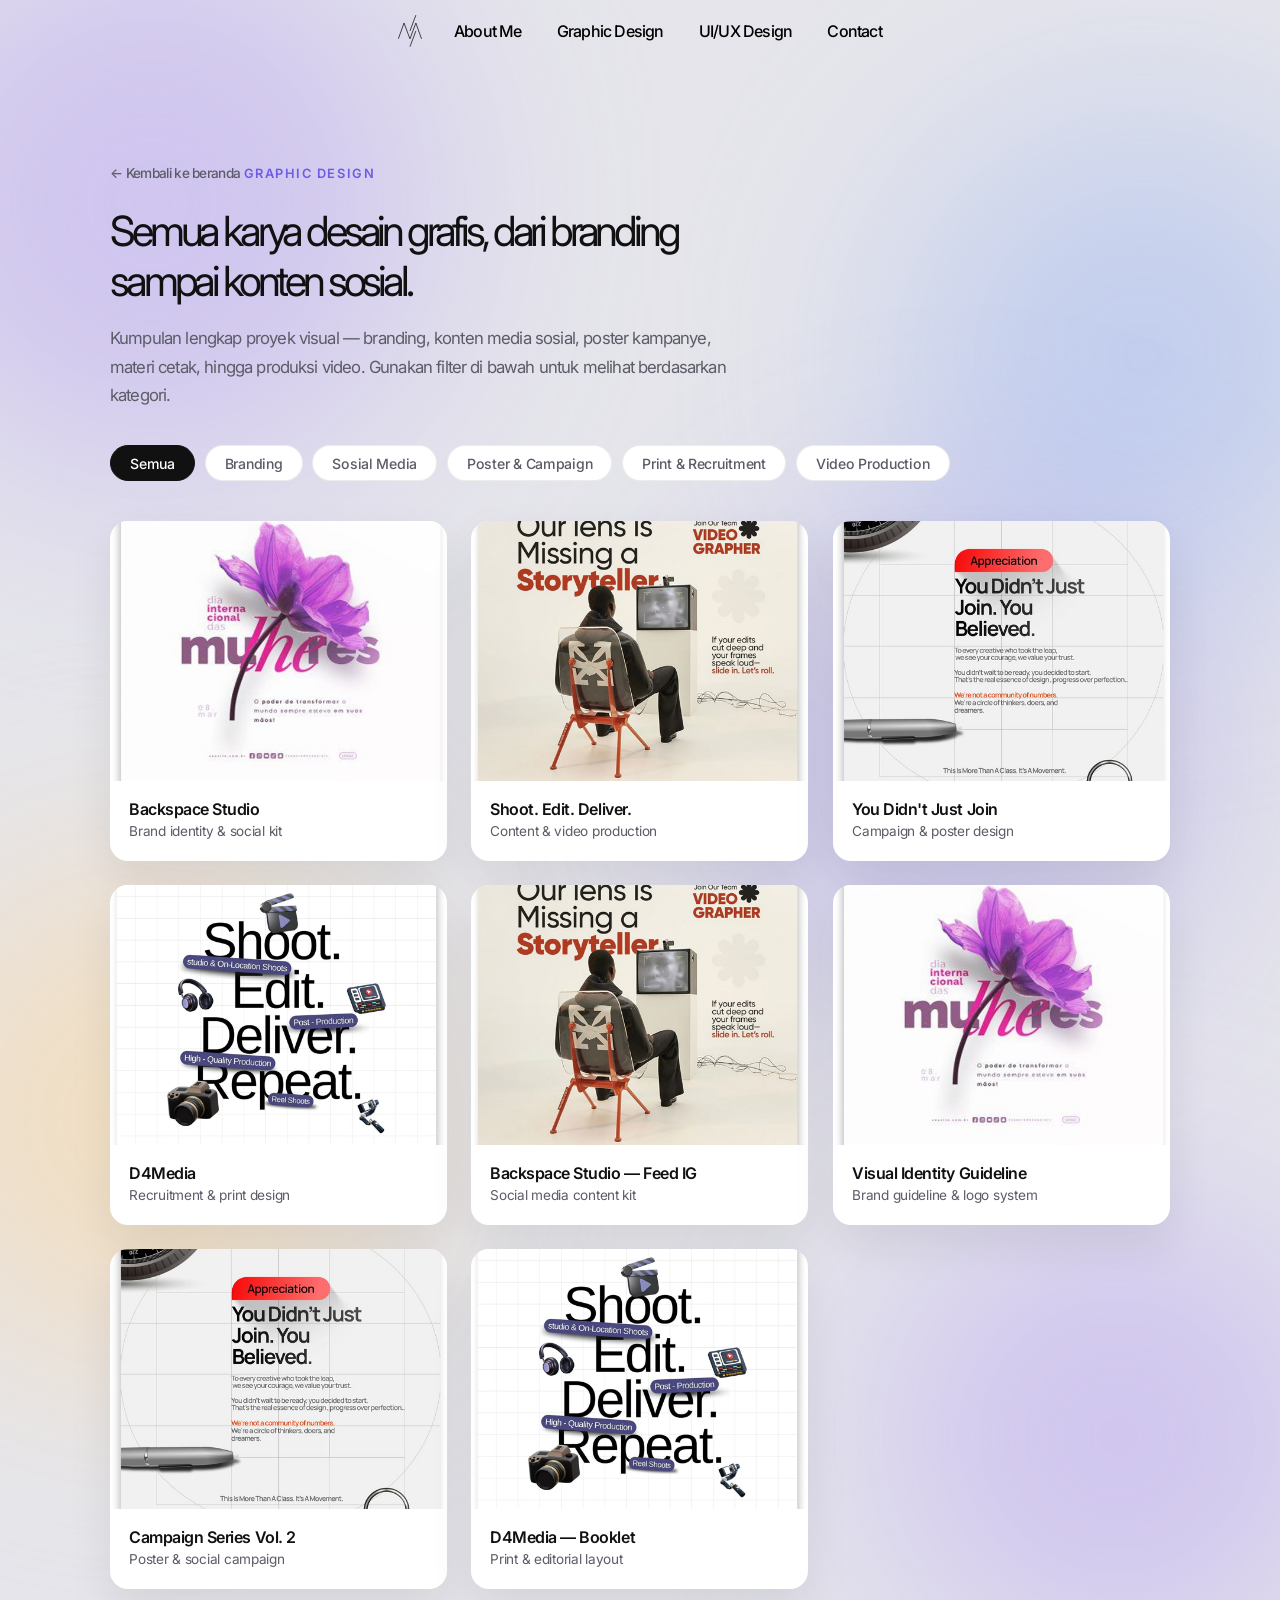
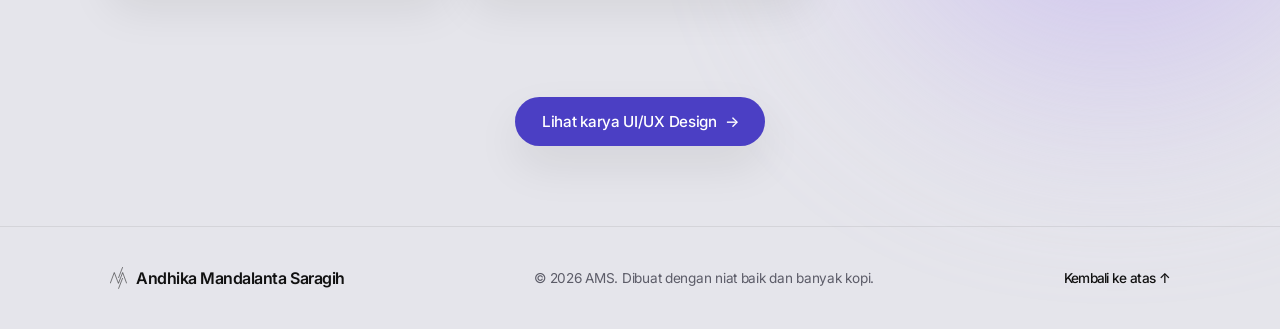
==== commit 09a90bf9: "update tampilan mobile" ====
--- a/graphic-design.html
+++ b/graphic-design.html
@@ -55,19 +55,15 @@
         <span class="eyebrow">Graphic Design</span>
         <h1>Semua karya desain grafis, dari branding sampai konten sosial.</h1>
         <p class="body-text section-desc">
-          Kumpulan lengkap proyek visual — branding, konten media sosial,
-          poster kampanye, materi cetak, hingga produksi video. Gunakan filter
-          di bawah untuk melihat berdasarkan kategori.
+          Kumpulan lengkap proyek visual — branding, konten media sosial, poster
+          kampanye, materi cetak, hingga produksi video. Gunakan filter di bawah
+          untuk melihat berdasarkan kategori.
         </p>
 
         <div class="filter-bar" id="filterBar">
-          <button class="filter-btn is-active" data-filter="all">
-            Semua
-          </button>
+          <button class="filter-btn is-active" data-filter="all">Semua</button>
           <button class="filter-btn" data-filter="branding">Branding</button>
-          <button class="filter-btn" data-filter="social">
-            Sosial Media
-          </button>
+          <button class="filter-btn" data-filter="social">Sosial Media</button>
           <button class="filter-btn" data-filter="campaign">
             Poster &amp; Campaign
           </button>
@@ -88,7 +84,10 @@
                  supaya grid terlihat penuh. Ganti src & judul di bawah dengan
                  karya asli Andhika satu per satu. -->
 
-            <article class="gd-card gallery-card reveal" data-category="branding social">
+            <article
+              class="gd-card gallery-card reveal"
+              data-category="branding social"
+            >
               <img src="assets/kartu1.png" alt="Studi kasus Backspace Studio" />
               <div class="gd-caption">
                 <h3>Backspace Studio</h3>
@@ -130,7 +129,10 @@
             </article>
 
             <article class="gd-card gallery-card reveal" data-category="social">
-              <img src="assets/kartu2.png" alt="Konten feed Instagram Backspace Studio" />
+              <img
+                src="assets/kartu2.png"
+                alt="Konten feed Instagram Backspace Studio"
+              />
               <div class="gd-caption">
                 <h3>Backspace Studio — Feed IG</h3>
                 <p>Social media content kit</p>
@@ -152,7 +154,10 @@
               class="gd-card gallery-card reveal reveal-delay-2"
               data-category="campaign"
             >
-              <img src="assets/kartu3.png" alt="Seri poster kampanye lanjutan" />
+              <img
+                src="assets/kartu3.png"
+                alt="Seri poster kampanye lanjutan"
+              />
               <div class="gd-caption">
                 <h3>Campaign Series Vol. 2</h3>
                 <p>Poster &amp; social campaign</p>
@@ -216,6 +221,20 @@
             navToggle.classList.remove("is-open");
             navToggle.setAttribute("aria-expanded", "false");
           });
+        });
+        // Tutup menu kalau audiens klik di luar area menu / tombol hamburger
+        document.addEventListener("click", (e) => {
+          const isClickInsideMenu = navLinks.contains(e.target);
+          const isClickOnToggle = navToggle.contains(e.target);
+          if (
+            navLinks.classList.contains("is-open") &&
+            !isClickInsideMenu &&
+            !isClickOnToggle
+          ) {
+            navLinks.classList.remove("is-open");
+            navToggle.classList.remove("is-open");
+            navToggle.setAttribute("aria-expanded", "false");
+          }
         });
       }
 
--- a/style.css
+++ b/style.css
@@ -1092,7 +1092,8 @@
 .gallery-hero {
   position: relative;
   z-index: 5;
-  padding: 100px 0 30px;
+  padding-top: 100px;
+  padding-bottom: 30px;
 }
 
 .back-link {
@@ -1391,7 +1392,10 @@
     display: flex;
     flex-direction: column;
     gap: 0.25rem;
-    background-color: #fff;
+    background: rgba(255, 255, 255, 0.28);
+    backdrop-filter: blur(24px) saturate(180%);
+    -webkit-backdrop-filter: blur(24px) saturate(180%);
+    border: 1px solid rgba(255, 255, 255, 0.45);
     border-radius: 16px;
     padding: 10px;
     box-shadow: 0 20px 40px rgba(17, 17, 17, 0.15);
@@ -1428,80 +1432,105 @@
     transform: none;
   }
 
-  /* --- Hero: dari layout absolut ke alur normal (stacked) --- */
+  /* ==========================================================================
+     HERO MOBILE — layout baru (bukan scale-down desktop lagi):
+     - Lebar hero-container mengikuti lebar konten di bawahnya (section-inner,
+       padding 24px kiri-kanan, sama seperti "Tentang Saya").
+     - Karakter & tumpukan kartu tetap "melayang" overlap di area visual
+       (hero-container), karakter digeser ke kanan, kartu digeser sedikit
+       ke tengah.
+     - Teks judul + sub-text + tombol (intro-wrapper) TIDAK lagi overlap;
+       dipindah jadi block normal DI BAWAH area visual.
+     ========================================================================== */
+
+  /* .hero-stage jadi stacking context sendiri (terisolasi dari elemen lain
+     di halaman, seperti .site-bg-blobs), supaya urutan tumpuk (z-index) di
+     dalamnya — kartu berserakan, bingkai kaca, tumpukan kartu, teks — bisa
+     diatur secara lokal & terprediksi. */
+  .hero-stage {
+    isolation: isolate;
+  }
+
+  .hero-wrap {
+    padding-bottom: 40px;
+  }
+
+  /* Kartu dekoratif yang bocor ke pinggir (hero-scatter-cards) DITAMPILKAN lagi.
+     Karena .hero-stage kini tingginya = hero-container + teks di bawahnya
+     (foreground-content sudah position:static, ikut menambah tinggi), dan
+     hero-scatter-cards pakai inset:0 relatif ke .hero-stage, elemen ini
+     otomatis meregang sampai ke area teks "Crafting digital..." di bawah.
+     z-index NEGATIF supaya tetap di BELAKANG teks (yang normal/static), tapi
+     tetap di depan latar polos halaman berkat isolation:isolate di atas. */
+  .hero-scatter-cards {
+    z-index: -1;
+    opacity: 0.45;
+    transform: scale(0.6);
+    transform-origin: center top;
+  }
+
   .hero-container {
+    height: 380px;
+    min-height: 0;
+    margin: 0 24px 0 24px;
+    border-radius: 1.6em;
+  }
+
+  /* Karakter digeser lebih ke kanan lagi karena sisi kanan sudah tidak ada
+     teks lagi, dan tumpukan kartu (di bawah) diposisikan di sisi kirinya.
+     Pakai selector gabungan (.main-char.hero-anim-char / .is-visible) supaya
+     spesifisitasnya menang dari rule animasi entrance yang juga mengatur
+     transform (.hero-anim-char.is-visible), bukan cuma override polos. */
+  .main-char,
+  .main-char.hero-anim-char,
+  .main-char.hero-anim-char.is-visible {
+    left: auto;
+    right: -130px;
+    transform: none;
+    max-height: 90%;
+  }
+
+  /* Foreground-content kembali ke alur normal (bukan absolute penuh lagi),
+     supaya intro-wrapper otomatis mengalir DI BAWAH hero-container.
+     Cards-wrapper di dalamnya sengaja tetap position:absolute supaya
+     "keluar" dari alur ini dan tetap melayang overlap di atas hero-container
+     (nempel ke .hero-stage yang position:relative). */
+  .foreground-content {
+    position: static;
     height: auto;
     min-height: 0;
-    margin: 0 16px 24px 16px;
-    padding-bottom: 40px;
-    display: flex;
-    flex-direction: column;
-  }
-
-  .character-wrapper {
-    position: relative;
-    height: 340px;
+    padding: 0;
+  }
+
+  /* Sama seperti main-char di atas: selector gabungan supaya menang dari
+     rule animasi entrance .hero-anim-cards.is-visible. z-index diberi nilai
+     tinggi (di atas .hero-container yang z-index:2) supaya kartu tidak lagi
+     "ketiban" bingkai kaca — ini penyebab kartu sempat tidak kelihatan. */
+  .cards-wrapper,
+  .cards-wrapper.hero-anim-cards,
+  .cards-wrapper.hero-anim-cards.is-visible {
+    position: absolute;
+    left: 55px; /* di sisi kiri karakter */
+    top: 38px; /* digeser naik supaya tumpukan kartu bleed melewati tepi atas hero-bg */
+    transform: scale(
+      0.65
+    ); /* diperbesar dari 0.58 supaya tidak terlihat "tanggung" */
+    transform-origin: top left;
+    z-index: 6;
+  }
+
+  .intro-wrapper {
+    position: static;
     width: 100%;
-    margin-top: 20px;
-  }
-
-  .main-char {
-    max-height: 100%;
-  }
-
-  .foreground-content {
-    position: relative;
-    height: auto;
-    top: 0;
-    display: flex;
-    flex-direction: column;
-    padding: 0 24px;
-  }
-
-  .intro-wrapper {
-    position: relative;
-    right: 0;
-    top: 0;
+    right: auto;
+    top: auto;
     transform: none;
-    width: 100%;
-    order: 1;
     text-align: left;
-    padding-top: 24px;
+    padding: 28px 24px 0 24px;
   }
 
   .intro-wrapper h1 {
     font-size: 1.7rem;
-  }
-
-  .cards-wrapper {
-    position: relative;
-    left: 0;
-    top: 0;
-    transform: none;
-    order: 2;
-    width: 100%;
-    height: 300px;
-    margin: 20px 0 10px;
-  }
-
-  .card {
-    width: 150px;
-  }
-  .card-1 {
-    top: -10px;
-    left: 10px;
-  }
-  .card-2 {
-    top: 20px;
-    left: 130px;
-  }
-  .card-3 {
-    top: 130px;
-    left: 0px;
-  }
-  .card-4 {
-    top: 160px;
-    left: 140px;
   }
 
   /* --- Section spacing lebih ringkas di mobile --- */
@@ -1549,7 +1578,8 @@
   }
 
   .gallery-hero {
-    padding: 90px 0 20px;
+    padding-top: 90px;
+    padding-bottom: 20px;
   }
   .gallery-hero h1 {
     font-size: 1.9rem;
@@ -1562,33 +1592,20 @@
 }
 
 @media (max-width: 480px) {
+  /* Sedikit penyesuaian lagi untuk layar sangat sempit, supaya kartu
+     tidak terlalu mepet/besar dan judul tetap nyaman dibaca. */
+  .cards-wrapper,
+  .cards-wrapper.hero-anim-cards,
+  .cards-wrapper.hero-anim-cards.is-visible {
+    left: 30px;
+    top: 28px;
+    transform: scale(0.5);
+  }
   .intro-wrapper h1 {
-    font-size: 1.45rem;
+    font-size: 1.5rem;
   }
   .about-stats {
     grid-template-columns: 1fr;
-  }
-  .cards-wrapper {
-    height: 460px;
-  }
-  .card {
-    width: 130px;
-  }
-  .card-1 {
-    top: -10px;
-    left: 10px;
-  }
-  .card-2 {
-    top: 110px;
-    left: 130px;
-  }
-  .card-3 {
-    top: 220px;
-    left: 10px;
-  }
-  .card-4 {
-    top: 330px;
-    left: 130px;
   }
   .btn-talk--lg {
     width: 100%;
@@ -1603,14 +1620,14 @@
 /* ==========================================================================
    RESPONSIVE — LAYAR PENDEK (laptop dengan tinggi terbatas, mis. 1280x720)
    ========================================================================== */
-@media (max-height: 820px) {
+@media (max-height: 820px) and (min-width: 769px) {
   .cards-wrapper {
     transform: translateY(-50%) scale(0.75);
     left: 210px;
   }
 }
 
-@media (max-height: 620px) {
+@media (max-height: 620px) and (min-width: 769px) {
   .cards-wrapper {
     transform: translateY(-50%) scale(0.6);
     left: 180px;
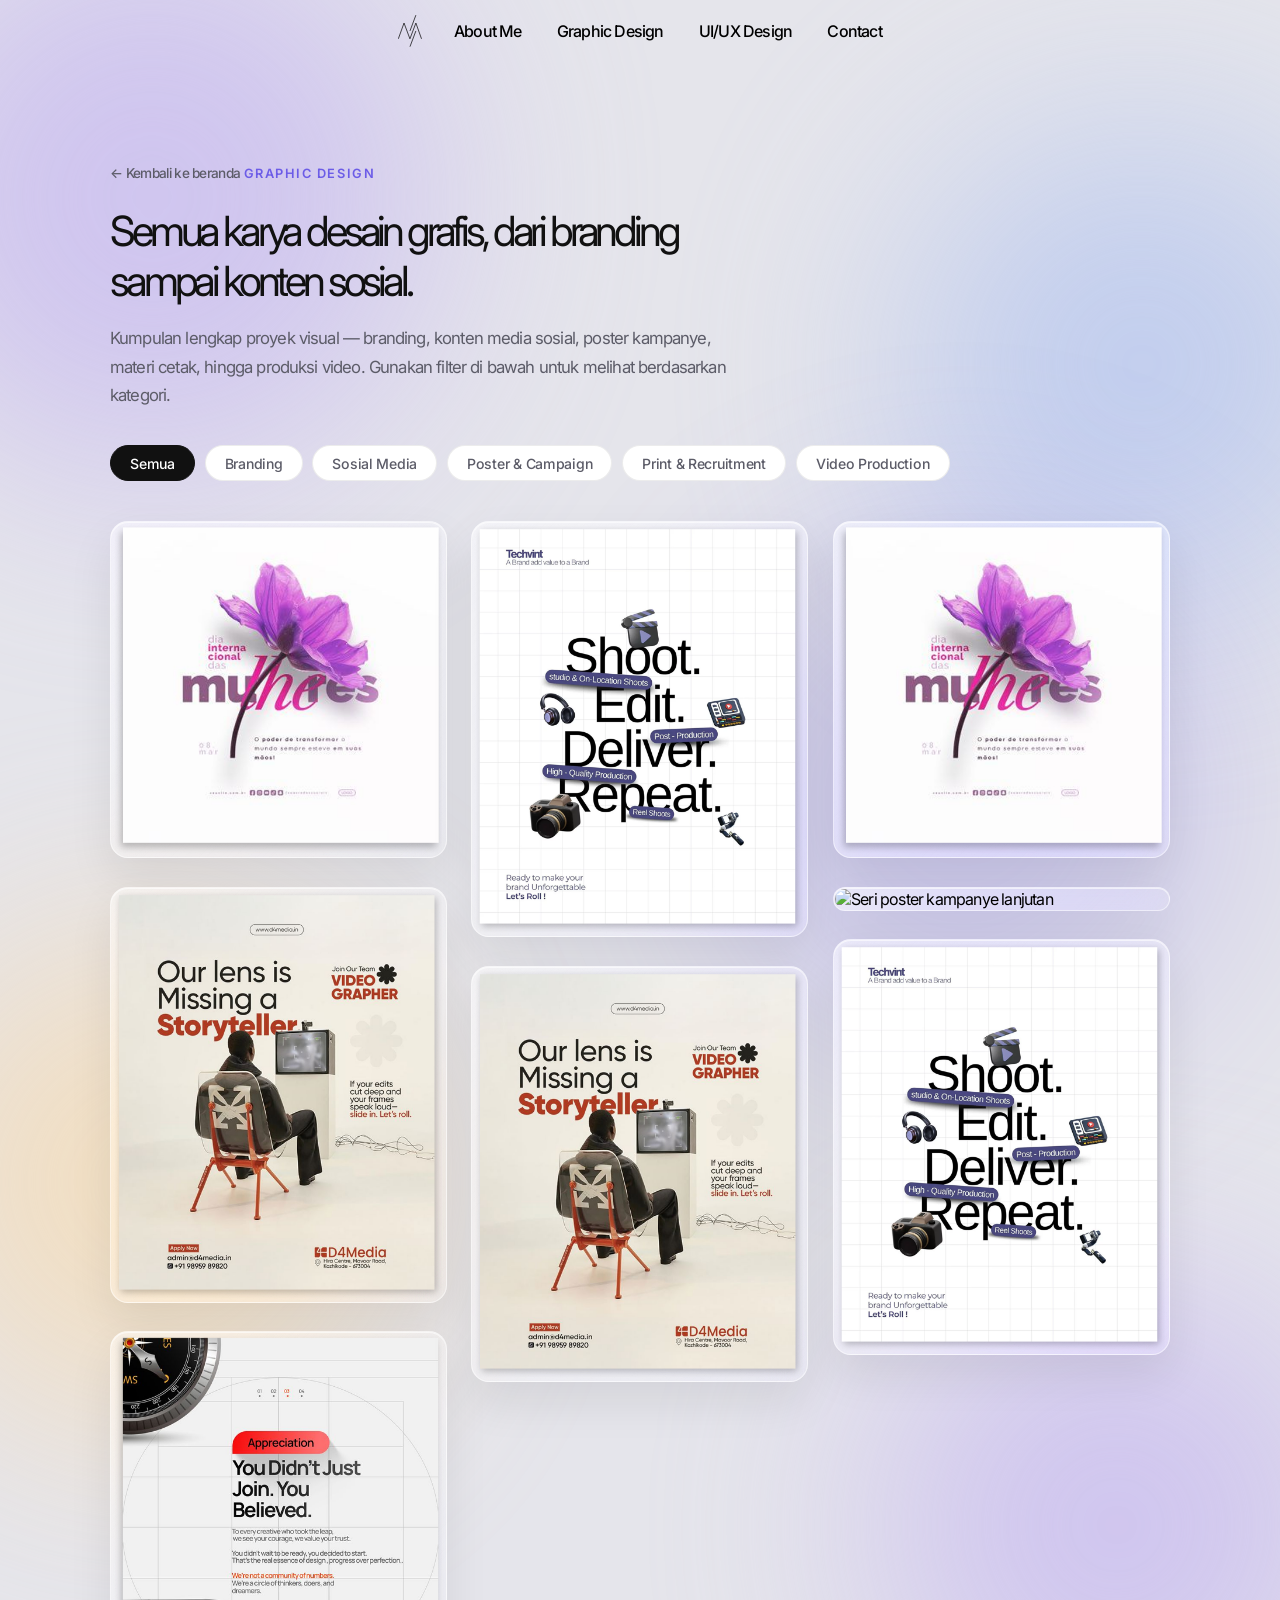
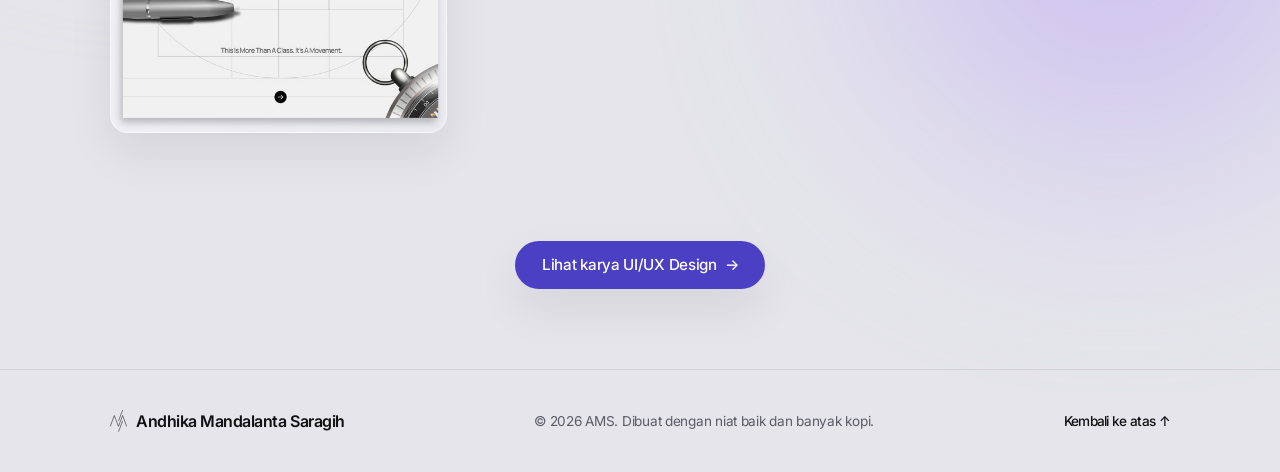
==== commit 1777f618: "update graphic design" ====
--- a/graphic-design.html
+++ b/graphic-design.html
@@ -86,13 +86,9 @@
 
             <article
               class="gd-card gallery-card reveal"
-              data-category="branding social"
+              data-category="branding social video"
             >
               <img src="assets/kartu1.png" alt="Studi kasus Backspace Studio" />
-              <div class="gd-caption">
-                <h3>Backspace Studio</h3>
-                <p>Brand identity &amp; social kit</p>
-              </div>
             </article>
 
             <article
@@ -100,21 +96,13 @@
               data-category="video"
             >
               <img src="assets/kartu2.png" alt="Konten video produksi" />
-              <div class="gd-caption">
-                <h3>Shoot. Edit. Deliver.</h3>
-                <p>Content &amp; video production</p>
-              </div>
             </article>
 
             <article
               class="gd-card gallery-card reveal reveal-delay-2"
-              data-category="campaign"
+              data-category="campaign video"
             >
               <img src="assets/kartu3.png" alt="Kampanye komunitas kreatif" />
-              <div class="gd-caption">
-                <h3>You Didn't Just Join</h3>
-                <p>Campaign &amp; poster design</p>
-              </div>
             </article>
 
             <article
@@ -122,10 +110,6 @@
               data-category="print"
             >
               <img src="assets/kartu4.png" alt="Materi rekrutmen D4Media" />
-              <div class="gd-caption">
-                <h3>D4Media</h3>
-                <p>Recruitment &amp; print design</p>
-              </div>
             </article>
 
             <article class="gd-card gallery-card reveal" data-category="social">
@@ -133,10 +117,6 @@
                 src="assets/kartu2.png"
                 alt="Konten feed Instagram Backspace Studio"
               />
-              <div class="gd-caption">
-                <h3>Backspace Studio — Feed IG</h3>
-                <p>Social media content kit</p>
-              </div>
             </article>
 
             <article
@@ -144,10 +124,6 @@
               data-category="branding"
             >
               <img src="assets/kartu1.png" alt="Panduan identitas visual" />
-              <div class="gd-caption">
-                <h3>Visual Identity Guideline</h3>
-                <p>Brand guideline &amp; logo system</p>
-              </div>
             </article>
 
             <article
@@ -155,13 +131,9 @@
               data-category="campaign"
             >
               <img
-                src="assets/kartu3.png"
+                src="assets/kartu6.png"
                 alt="Seri poster kampanye lanjutan"
               />
-              <div class="gd-caption">
-                <h3>Campaign Series Vol. 2</h3>
-                <p>Poster &amp; social campaign</p>
-              </div>
             </article>
 
             <article
@@ -169,10 +141,6 @@
               data-category="print"
             >
               <img src="assets/kartu4.png" alt="Booklet dan materi cetak" />
-              <div class="gd-caption">
-                <h3>D4Media — Booklet</h3>
-                <p>Print &amp; editorial layout</p>
-              </div>
             </article>
           </div>
 
@@ -203,6 +171,38 @@
           <a href="#" class="back-to-top">Kembali ke atas &uarr;</a>
         </div>
       </footer>
+    </div>
+
+    <!-- LIGHTBOX: preview gambar full-screen ala galeri HP -->
+    <div class="lightbox" id="lightbox" aria-hidden="true">
+      <button
+        type="button"
+        class="lightbox-close"
+        id="lightboxClose"
+        aria-label="Tutup preview"
+      >
+        &times;
+      </button>
+      <button
+        type="button"
+        class="lightbox-prev"
+        id="lightboxPrev"
+        aria-label="Gambar sebelumnya"
+      >
+        &larr;
+      </button>
+      <figure class="lightbox-figure">
+        <img src="" alt="" id="lightboxImg" />
+      </figure>
+      <button
+        type="button"
+        class="lightbox-next"
+        id="lightboxNext"
+        aria-label="Gambar selanjutnya"
+      >
+        &rarr;
+      </button>
+      <span class="lightbox-counter" id="lightboxCounter"></span>
     </div>
 
     <script>
@@ -287,6 +287,77 @@
           galleryEmpty.classList.toggle("is-active", visibleCount === 0);
         });
       }
+
+      // Lightbox: klik gambar untuk zoom full-screen, seperti galeri HP
+      const lightbox = document.getElementById("lightbox");
+      const lightboxImg = document.getElementById("lightboxImg");
+      const lightboxCounter = document.getElementById("lightboxCounter");
+      const lightboxClose = document.getElementById("lightboxClose");
+      const lightboxPrev = document.getElementById("lightboxPrev");
+      const lightboxNext = document.getElementById("lightboxNext");
+
+      let currentIndex = 0;
+
+      // Hanya gambar yang sedang tampil (tidak kena filter) yang bisa dinavigasi
+      function getVisibleImages() {
+        return Array.from(galleryCards)
+          .filter((card) => !card.classList.contains("is-hidden"))
+          .map((card) => card.querySelector("img"));
+      }
+
+      function openLightbox(img) {
+        const visibleImages = getVisibleImages();
+        currentIndex = visibleImages.indexOf(img);
+        if (currentIndex === -1) currentIndex = 0;
+        showImageAt(currentIndex);
+        lightbox.classList.add("is-active");
+        lightbox.setAttribute("aria-hidden", "false");
+        document.body.style.overflow = "hidden";
+        document.body.classList.add("lightbox-open");
+      }
+
+      function showImageAt(index) {
+        const visibleImages = getVisibleImages();
+        if (!visibleImages.length) return;
+        currentIndex = (index + visibleImages.length) % visibleImages.length;
+        const img = visibleImages[currentIndex];
+        lightboxImg.src = img.src;
+        lightboxImg.alt = img.alt || "";
+        lightboxCounter.textContent = `${currentIndex + 1} / ${visibleImages.length}`;
+      }
+
+      function closeLightbox() {
+        lightbox.classList.remove("is-active");
+        lightbox.setAttribute("aria-hidden", "true");
+        document.body.style.overflow = "";
+        document.body.classList.remove("lightbox-open");
+      }
+
+      document.querySelectorAll(".gd-card img").forEach((img) => {
+        img.addEventListener("click", () => openLightbox(img));
+      });
+
+      lightboxImg.addEventListener("click", closeLightbox);
+      lightboxClose.addEventListener("click", closeLightbox);
+      lightboxPrev.addEventListener("click", () =>
+        showImageAt(currentIndex - 1),
+      );
+      lightboxNext.addEventListener("click", () =>
+        showImageAt(currentIndex + 1),
+      );
+
+      // Klik area gelap di luar gambar juga menutup lightbox
+      lightbox.addEventListener("click", (e) => {
+        if (e.target === lightbox) closeLightbox();
+      });
+
+      // Navigasi via keyboard: Esc untuk tutup, panah kiri/kanan untuk geser
+      document.addEventListener("keydown", (e) => {
+        if (!lightbox.classList.contains("is-active")) return;
+        if (e.key === "Escape") closeLightbox();
+        if (e.key === "ArrowLeft") showImageAt(currentIndex - 1);
+        if (e.key === "ArrowRight") showImageAt(currentIndex + 1);
+      });
     </script>
   </body>
 </html>
--- a/style.css
+++ b/style.css
@@ -500,6 +500,24 @@
   font-size: 1.2rem;
   color: #ffffff;
   margin-bottom: 2rem;
+  animation: subTextGlow 2.4s ease-in-out infinite;
+}
+
+/* Efek glow putih yang berdenyut pelan pada .sub-text */
+@keyframes subTextGlow {
+  0%,
+  100% {
+    text-shadow:
+      0 0 4px rgba(255, 255, 255, 0.5),
+      0 0 10px rgba(255, 255, 255, 0.3),
+      0 0 18px rgba(255, 255, 255, 0.15);
+  }
+  50% {
+    text-shadow:
+      0 0 10px rgba(255, 255, 255, 0.9),
+      0 0 22px rgba(255, 255, 255, 0.6),
+      0 0 36px rgba(255, 255, 255, 0.35);
+  }
 }
 
 .btn-talk {
@@ -860,8 +878,17 @@
   position: relative;
   border-radius: 18px;
   overflow: hidden;
-  background-color: var(--surface);
-  box-shadow: var(--shadow-soft);
+  background: linear-gradient(
+    135deg,
+    rgba(255, 255, 255, 0.55),
+    rgba(255, 255, 255, 0.18)
+  );
+  backdrop-filter: blur(18px) saturate(180%);
+  -webkit-backdrop-filter: blur(30px) saturate(180%);
+  border: 0.5px solid rgba(255, 255, 255, 0.5);
+  box-shadow:
+    var(--shadow-soft),
+    inset 0 1px 0 rgba(255, 255, 255, 0.6);
   cursor: pointer;
   transform: rotate(0deg);
   transition:
@@ -884,8 +911,21 @@
 
 .gd-card:hover {
   transform: rotate(0deg) translateY(-10px) scale(1.03);
-  box-shadow: 0 25px 45px rgba(17, 17, 17, 0.18);
+  box-shadow:
+    0 25px 45px rgba(17, 17, 17, 0.18),
+    inset 0 1px 0 rgba(255, 255, 255, 0.75);
+  border-color: rgba(255, 255, 255, 0.75);
   z-index: 5;
+}
+
+/* Saat mode layar penuh (lightbox) aktif, matikan efek glass pada kartu
+   di belakangnya supaya tidak jadi blur bertumpuk / terlihat kotor. */
+body.lightbox-open .gd-card {
+  background: none;
+  backdrop-filter: none;
+  -webkit-backdrop-filter: none;
+  border-color: transparent;
+  box-shadow: none;
 }
 
 .gd-card img {
@@ -893,6 +933,52 @@
   height: 260px;
   object-fit: cover;
   display: block;
+}
+
+/* Preview 4 kartu di homepage (section #graphic-design) dibuat menyamai
+   gaya kartu UI/UX: flat, tanpa glass, tanpa efek miring. Style glass +
+   miring tetap dipakai di halaman galeri penuh (graphic-design.html). */
+.work-section .gd-card {
+  background: var(--surface);
+  backdrop-filter: none;
+  -webkit-backdrop-filter: none;
+  border: none;
+  box-shadow: var(--shadow-soft);
+  border-radius: 20px;
+  padding: 1.1rem;
+  transform: none !important;
+  transition: transform 0.4s cubic-bezier(0.25, 1, 0.5, 1);
+}
+
+.work-section .gd-card:hover {
+  transform: translateY(-8px) !important;
+  box-shadow: var(--shadow-soft);
+  border-color: transparent;
+}
+
+.work-section .gd-card img {
+  height: auto;
+  aspect-ratio: 1 / 1;
+  border-radius: 12px;
+  box-shadow:
+    0 1px 2px rgba(17, 17, 17, 0.07),
+    0 8px 12px rgba(17, 17, 17, 0.08),
+    0 28px 44px rgba(17, 17, 17, 0.16);
+  transition:
+    box-shadow 0.4s cubic-bezier(0.25, 1, 0.5, 1),
+    transform 0.4s cubic-bezier(0.25, 1, 0.5, 1);
+}
+
+.work-section .gd-card:hover img {
+  transform: translateY(-4px);
+  box-shadow:
+    0 2px 3px rgba(17, 17, 17, 0.08),
+    0 12px 18px rgba(17, 17, 17, 0.1),
+    0 36px 56px rgba(17, 17, 17, 0.2);
+}
+
+.work-section .gd-caption {
+  padding: 1.2rem 0.4rem 0.4rem;
 }
 
 .gd-caption {
@@ -1158,6 +1244,12 @@
 
 .gallery-section {
   padding-top: 10px;
+  padding-bottom: 40px;
+  background-image: url("assets/gallery-bg.svg");
+  background-size: cover;
+  background-position: center top;
+  background-repeat: no-repeat;
+  border-radius: 32px;
 }
 
 .gallery-empty {
@@ -1177,7 +1269,33 @@
 .gd-grid-full {
   display: grid;
   grid-template-columns: repeat(3, 1fr);
-  gap: 1.5rem;
+  gap: 1.5em;
+}
+
+/* Halaman Graphic Design: masonry murni gambar, tanpa caption, tanpa
+   crop — setiap gambar tampil dengan rasio aslinya (tinggi menyesuaikan
+   lebar kolom), jadi tinggi antar kartu tidak seragam seperti mockup. */
+.gd-grid-full {
+  display: block;
+  column-count: 3;
+  column-gap: 1.5rem;
+}
+
+.gd-grid-full .gd-card {
+  display: inline-block;
+  width: 100%;
+  break-inside: avoid;
+  -webkit-column-break-inside: avoid;
+  margin: 0 0 1.5rem;
+  padding: 1px;
+}
+
+.gd-grid-full .gd-card img {
+  width: 100%;
+  height: auto;
+  object-fit: initial;
+  display: block;
+  border-radius: 12px;
 }
 
 .gallery-card {
@@ -1188,6 +1306,156 @@
 
 .gallery-card.is-hidden {
   display: none;
+}
+
+/* ==========================================================================
+   LIGHTBOX — preview gambar full-screen (Graphic Design)
+   ========================================================================== */
+.lightbox {
+  position: fixed;
+  inset: 0;
+  z-index: 500;
+  display: flex;
+  align-items: center;
+  justify-content: center;
+  padding: 5vh 5vw;
+  background: rgba(10, 10, 14, 0.78);
+  opacity: 0;
+  visibility: hidden;
+  transition:
+    opacity 0.35s ease,
+    visibility 0.35s ease;
+}
+
+.lightbox.is-active {
+  opacity: 1;
+  visibility: visible;
+}
+
+.lightbox-figure {
+  position: relative;
+  max-width: 1100px;
+  width: 100%;
+  display: flex;
+  align-items: center;
+  justify-content: center;
+  transform: scale(0.85);
+  opacity: 0;
+  transition:
+    transform 0.35s cubic-bezier(0.25, 1, 0.5, 1),
+    opacity 0.35s ease;
+}
+
+.lightbox.is-active .lightbox-figure {
+  transform: scale(1);
+  opacity: 1;
+}
+
+.lightbox-figure img {
+  max-width: 100%;
+  max-height: 88vh;
+  width: auto;
+  height: auto;
+  display: block;
+  border-radius: 14px;
+  box-shadow: 0 30px 70px rgba(0, 0, 0, 0.45);
+  object-fit: contain;
+  cursor: zoom-out;
+}
+
+.lightbox-close,
+.lightbox-prev,
+.lightbox-next {
+  position: fixed;
+  display: flex;
+  align-items: center;
+  justify-content: center;
+  width: 46px;
+  height: 46px;
+  border-radius: 50%;
+  border: 1px solid rgba(255, 255, 255, 0.6);
+  background: rgba(255, 255, 255, 0.55);
+  backdrop-filter: blur(10px);
+  -webkit-backdrop-filter: blur(10px);
+  box-shadow: 0 8px 20px rgba(17, 17, 17, 0.1);
+  color: var(--ink);
+  font-size: 1.1rem;
+  cursor: pointer;
+  transition:
+    background 0.25s ease,
+    transform 0.25s ease;
+}
+
+.lightbox-close:hover,
+.lightbox-prev:hover,
+.lightbox-next:hover {
+  background: var(--accent);
+  color: #fff;
+  transform: scale(1.08);
+}
+
+.lightbox-close {
+  top: 28px;
+  right: 28px;
+}
+
+.lightbox-prev {
+  left: 24px;
+  top: 50%;
+  transform: translateY(-50%);
+}
+
+.lightbox-next {
+  right: 24px;
+  top: 50%;
+  transform: translateY(-50%);
+}
+
+.lightbox-prev:hover,
+.lightbox-next:hover {
+  transform: translateY(-50%) scale(1.08);
+}
+
+.lightbox-counter {
+  position: fixed;
+  bottom: 28px;
+  left: 50%;
+  transform: translateX(-50%);
+  color: var(--ink);
+  font-size: 0.8rem;
+  letter-spacing: 0;
+  background: rgba(255, 255, 255, 0.55);
+  backdrop-filter: blur(10px);
+  -webkit-backdrop-filter: blur(10px);
+  border: 1px solid rgba(255, 255, 255, 0.6);
+  padding: 0.4rem 0.9rem;
+  border-radius: 999px;
+}
+
+@media (max-width: 720px) {
+  .lightbox {
+    padding: 0 0 10vh;
+  }
+  .lightbox-close {
+    top: 16px;
+    right: 16px;
+    width: 40px;
+    height: 40px;
+  }
+  .lightbox-prev {
+    left: 10px;
+    width: 40px;
+    height: 40px;
+  }
+  .lightbox-next {
+    right: 10px;
+    width: 40px;
+    height: 40px;
+  }
+  .lightbox-figure img {
+    max-height: 78vh;
+    border-radius: 10px;
+  }
 }
 
 .gallery-footer-nav {
@@ -1236,10 +1504,38 @@
   margin-right: auto;
 }
 
+.contact-cta {
+  display: flex;
+  flex-direction: column;
+  align-items: center;
+}
+
+@media (min-width: 769px) {
+  .contact-cta {
+    display: inline-flex;
+    align-items: stretch;
+  }
+}
+
 .btn-talk--lg {
   margin-top: 2.2rem;
   padding: 1.1rem 2rem;
   font-size: 1.15rem;
+  text-align: center;
+  color: #fff;
+  border: 1px solid transparent;
+  backdrop-filter: none;
+  background-color: #4b3fc4;
+  box-shadow: var(--shadow-soft);
+  animation: color-cycle 8s ease-in-out infinite;
+}
+
+.btn-talk--lg:hover {
+  background-color: initial;
+  color: #fff;
+  transform: translateY(-3px);
+  box-shadow: 0 20px 35px rgba(17, 17, 17, 0.2);
+  animation-duration: 3s;
 }
 
 .social-row {
@@ -1366,7 +1662,13 @@
     grid-template-columns: 1fr 1fr;
   }
   .gd-grid-full {
-    grid-template-columns: 1fr 1fr;
+    column-count: 2;
+  }
+
+  /* --- Sub-text pakai warna gelap solid (sama dengan warna judul h1 di
+         sisi kanan hero section) supaya tetap terbaca di layar non-desktop --- */
+  .sub-text {
+    color: #111;
   }
 }
 
@@ -1485,7 +1787,7 @@
   .main-char.hero-anim-char,
   .main-char.hero-anim-char.is-visible {
     left: auto;
-    right: -130px;
+    right: -150px;
     transform: none;
     max-height: 90%;
   }
@@ -1574,7 +1876,7 @@
   }
 
   .gd-grid-full {
-    grid-template-columns: 1fr;
+    column-count: 1;
   }
 
   .gallery-hero {
@@ -1588,6 +1890,52 @@
   .footer-inner {
     flex-direction: column;
     text-align: center;
+  }
+}
+
+@media (min-width: 481px) and (max-width: 500px) {
+  .main-char,
+  .main-char.hero-anim-char,
+  .main-char.hero-anim-char.is-visible {
+    left: auto;
+    right: -200px;
+    transform: none;
+    max-height: 90%;
+  }
+}
+
+@media (min-width: 501px) and (max-width: 600px) {
+  .main-char,
+  .main-char.hero-anim-char,
+  .main-char.hero-anim-char.is-visible {
+    left: auto;
+    right: -190px;
+    transform: none;
+    max-height: 90%;
+  }
+}
+
+@media (min-width: 601px) and (max-width: 700px) {
+  .main-char,
+  .main-char.hero-anim-char,
+  .main-char.hero-anim-char.is-visible {
+    left: auto;
+    right: -140px;
+    transform: none;
+    max-height: 90%;
+  }
+
+  .cards-wrapper,
+  .cards-wrapper.hero-anim-cards,
+  .cards-wrapper.hero-anim-cards.is-visible {
+    position: absolute;
+    left: 85px; /* di sisi kiri karakter */
+    top: 38px; /* digeser naik supaya tumpukan kartu bleed melewati tepi atas hero-bg */
+    transform: scale(
+      0.65
+    ); /* diperbesar dari 0.58 supaya tidak terlihat "tanggung" */
+    transform-origin: top left;
+    z-index: 6;
   }
 }
 
@@ -1597,9 +1945,33 @@
   .cards-wrapper,
   .cards-wrapper.hero-anim-cards,
   .cards-wrapper.hero-anim-cards.is-visible {
-    left: 30px;
+    left: 50px;
     top: 28px;
-    transform: scale(0.5);
+    transform: scale(0.6);
+  }
+  .card-1 {
+    top: -60px;
+    left: -20px;
+  }
+  .card-2 {
+    top: 30px;
+    left: 20px;
+  }
+  .card-3 {
+    top: 190px;
+    left: -20px;
+  }
+  .card-4 {
+    top: 330px;
+    left: 20px;
+  }
+  .main-char,
+  .main-char.hero-anim-char,
+  .main-char.hero-anim-char.is-visible {
+    left: auto;
+    right: -200px;
+    transform: none;
+    max-height: 90%;
   }
   .intro-wrapper h1 {
     font-size: 1.5rem;
@@ -1608,7 +1980,6 @@
     grid-template-columns: 1fr;
   }
   .btn-talk--lg {
-    width: 100%;
     text-align: center;
   }
   .social-row {
